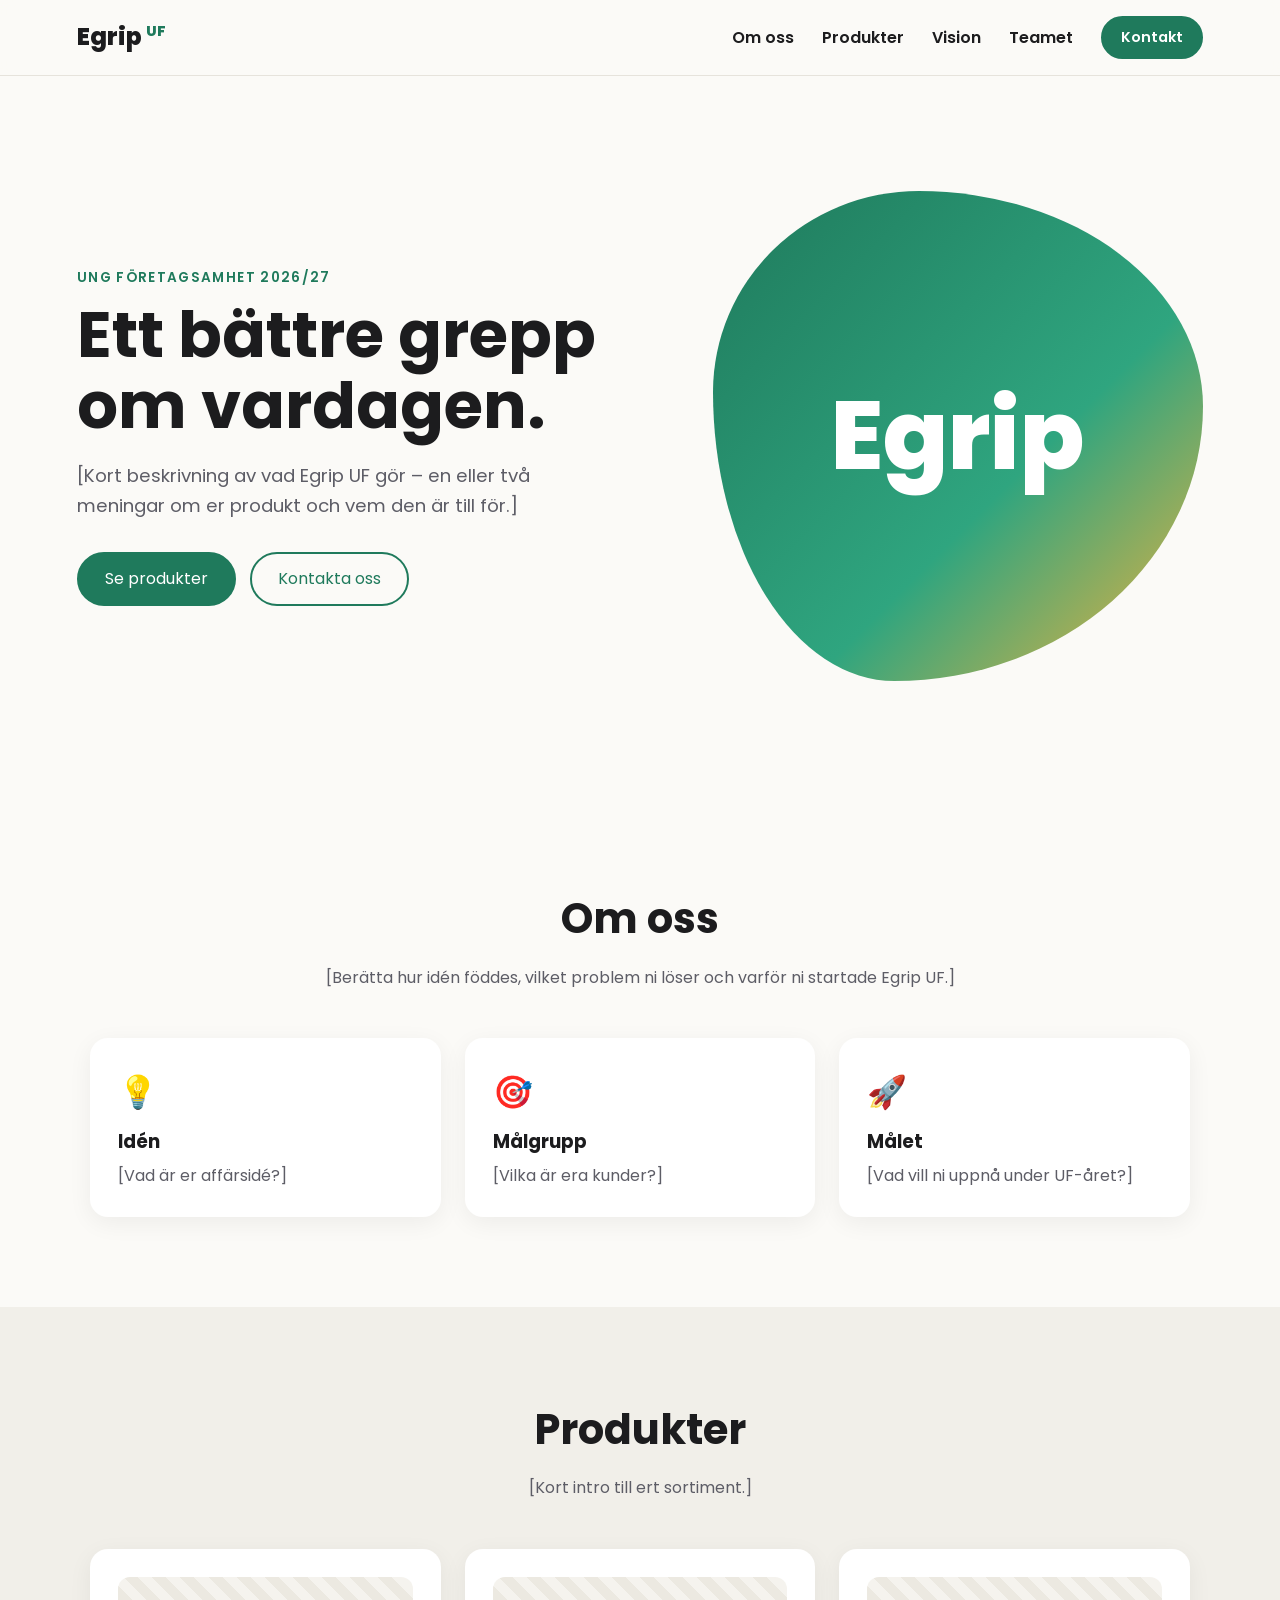
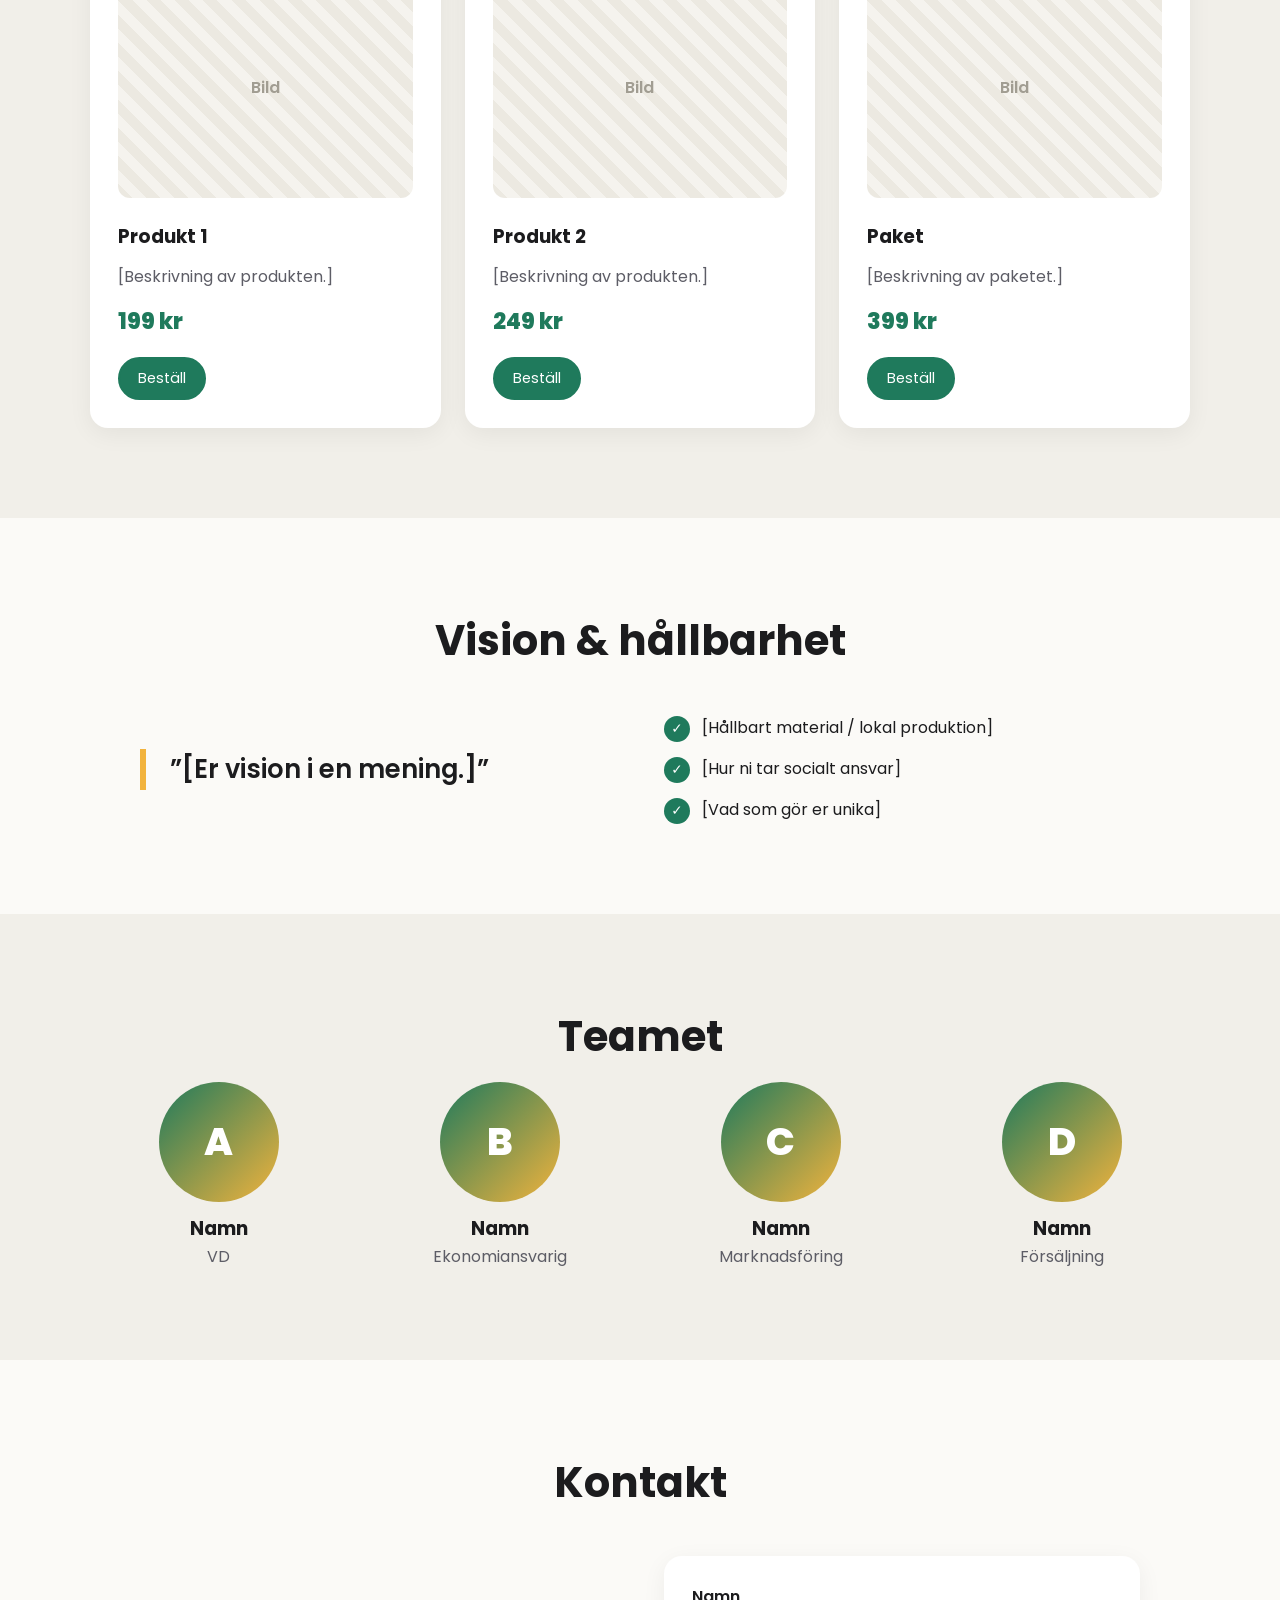
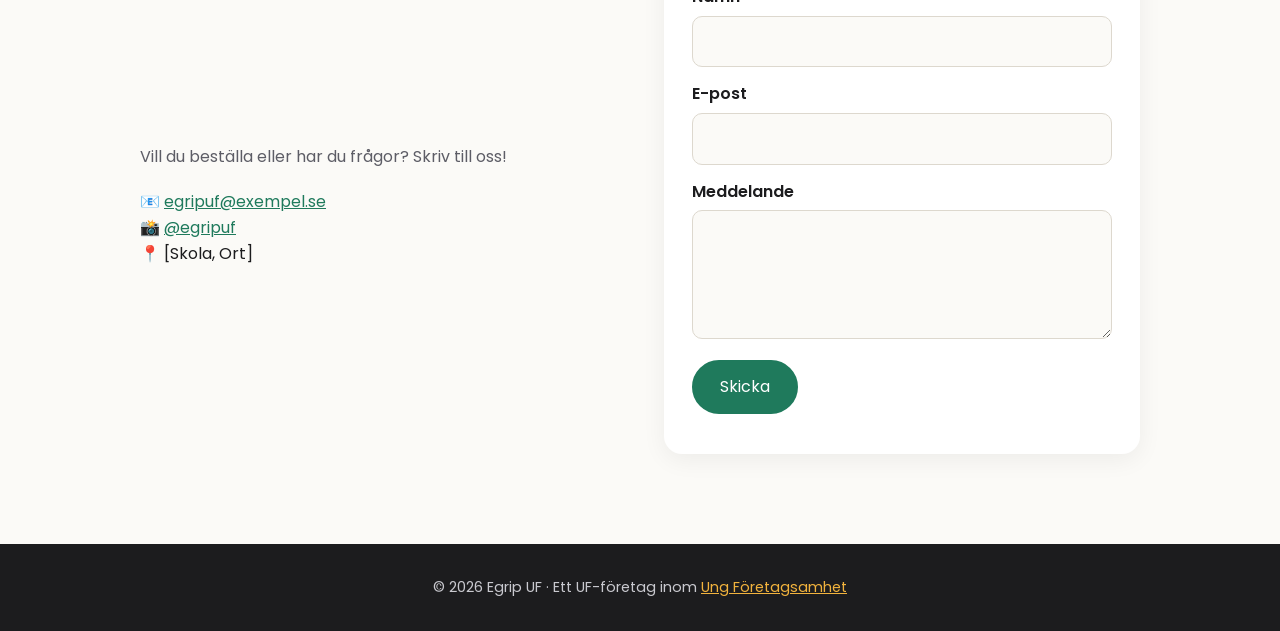
==== egrip-uf/index.html @ da6698f7 "Lägg till första utkast av hemsida för Egrip UF Co-Authored-By: Claude Opus 5.5 <noreply@anthropic.c" ====
<!DOCTYPE html>
<html lang="sv">
<head>
  <meta charset="UTF-8">
  <meta name="viewport" content="width=device-width, initial-scale=1.0">
  <title>Egrip UF</title>
  <meta name="description" content="Egrip UF – ett UF-företag inom Ung Företagsamhet.">
  <link rel="preconnect" href="https://fonts.googleapis.com">
  <link rel="preconnect" href="https://fonts.gstatic.com" crossorigin>
  <link href="https://fonts.googleapis.com/css2?family=Poppins:wght@400;600;800&display=swap" rel="stylesheet">
  <link rel="stylesheet" href="style.css">
</head>
<body>

  <header class="nav">
    <a href="#hem" class="logo">Egrip<span>UF</span></a>
    <button class="menu-btn" aria-label="Öppna meny" aria-expanded="false">☰</button>
    <nav class="links">
      <a href="#om">Om oss</a>
      <a href="#produkter">Produkter</a>
      <a href="#vision">Vision</a>
      <a href="#team">Teamet</a>
      <a href="#kontakt" class="btn btn-small">Kontakt</a>
    </nav>
  </header>

  <main>
    <section id="hem" class="hero">
      <div class="hero-text">
        <p class="eyebrow">Ung Företagsamhet 2026/27</p>
        <h1>Ett bättre grepp om vardagen.</h1>
        <p class="lead">[Kort beskrivning av vad Egrip UF gör – en eller två meningar om er produkt och vem den är till för.]</p>
        <div class="actions">
          <a href="#produkter" class="btn">Se produkter</a>
          <a href="#kontakt" class="btn btn-ghost">Kontakta oss</a>
        </div>
      </div>
      <div class="hero-card" aria-hidden="true">
        <div class="blob"></div>
        <span>Egrip</span>
      </div>
    </section>

    <section id="om" class="section">
      <h2>Om oss</h2>
      <p class="section-lead">[Berätta hur idén föddes, vilket problem ni löser och varför ni startade Egrip UF.]</p>
      <div class="grid three">
        <div class="card"><div class="icon">💡</div><h3>Idén</h3><p>[Vad är er affärsidé?]</p></div>
        <div class="card"><div class="icon">🎯</div><h3>Målgrupp</h3><p>[Vilka är era kunder?]</p></div>
        <div class="card"><div class="icon">🚀</div><h3>Målet</h3><p>[Vad vill ni uppnå under UF-året?]</p></div>
      </div>
    </section>

    <section id="produkter" class="section alt">
      <h2>Produkter</h2>
      <p class="section-lead">[Kort intro till ert sortiment.]</p>
      <div class="grid three">
        <article class="card product">
          <div class="product-img">Bild</div>
          <h3>Produkt 1</h3>
          <p>[Beskrivning av produkten.]</p>
          <div class="price">199 kr</div>
          <a href="#kontakt" class="btn btn-small" data-product="Produkt 1">Beställ</a>
        </article>
        <article class="card product">
          <div class="product-img">Bild</div>
          <h3>Produkt 2</h3>
          <p>[Beskrivning av produkten.]</p>
          <div class="price">249 kr</div>
          <a href="#kontakt" class="btn btn-small" data-product="Produkt 2">Beställ</a>
        </article>
        <article class="card product">
          <div class="product-img">Bild</div>
          <h3>Paket</h3>
          <p>[Beskrivning av paketet.]</p>
          <div class="price">399 kr</div>
          <a href="#kontakt" class="btn btn-small" data-product="Paket">Beställ</a>
        </article>
      </div>
    </section>

    <section id="vision" class="section">
      <h2>Vision &amp; hållbarhet</h2>
      <div class="split">
        <blockquote>”[Er vision i en mening.]”</blockquote>
        <ul class="checks">
          <li>[Hållbart material / lokal produktion]</li>
          <li>[Hur ni tar socialt ansvar]</li>
          <li>[Vad som gör er unika]</li>
        </ul>
      </div>
    </section>

    <section id="team" class="section alt">
      <h2>Teamet</h2>
      <div class="grid four">
        <div class="member"><div class="avatar">A</div><h3>Namn</h3><p>VD</p></div>
        <div class="member"><div class="avatar">B</div><h3>Namn</h3><p>Ekonomiansvarig</p></div>
        <div class="member"><div class="avatar">C</div><h3>Namn</h3><p>Marknadsföring</p></div>
        <div class="member"><div class="avatar">D</div><h3>Namn</h3><p>Försäljning</p></div>
      </div>
    </section>

    <section id="kontakt" class="section">
      <h2>Kontakt</h2>
      <div class="split">
        <div>
          <p class="section-lead left">Vill du beställa eller har du frågor? Skriv till oss!</p>
          <p>📧 <a href="mailto:egripuf@exempel.se">egripuf@exempel.se</a></p>
          <p>📸 <a href="https://instagram.com/" target="_blank" rel="noopener">@egripuf</a></p>
          <p>📍 [Skola, Ort]</p>
        </div>
        <form id="contact-form" class="card">
          <label>Namn<input name="namn" required></label>
          <label>E-post<input name="epost" type="email" required></label>
          <label>Meddelande<textarea name="meddelande" rows="4" required></textarea></label>
          <button type="submit" class="btn">Skicka</button>
          <p class="form-note" role="status"></p>
        </form>
      </div>
    </section>
  </main>

  <footer class="footer">
    <p>© <span id="year"></span> Egrip UF · Ett UF-företag inom <a href="https://ungforetagsamhet.se" target="_blank" rel="noopener">Ung Företagsamhet</a></p>
  </footer>

  <script src="script.js"></script>
</body>
</html>
---- egrip-uf/style.css ----
:root {
  --bg: #fbfaf7;
  --bg-alt: #f1efe9;
  --text: #1c1c1e;
  --muted: #5d5d66;
  --accent: #1f7a5c;
  --accent-2: #f2b33d;
  --card: #ffffff;
  --radius: 18px;
}

* { box-sizing: border-box; margin: 0; padding: 0; }
html { scroll-behavior: smooth; }
body { font-family: "Poppins", system-ui, sans-serif; background: var(--bg); color: var(--text); line-height: 1.6; }
a { color: var(--accent); }
img { max-width: 100%; }

/* Nav */
.nav { position: sticky; top: 0; z-index: 10; display: flex; align-items: center; justify-content: space-between;
  padding: 16px 6vw; background: rgba(251,250,247,.9); backdrop-filter: blur(8px); border-bottom: 1px solid #e6e3dc; }
.logo { font-weight: 800; font-size: 1.5rem; text-decoration: none; color: var(--text); }
.logo span { color: var(--accent); margin-left: 4px; font-size: .9rem; vertical-align: super; }
.links { display: flex; gap: 28px; align-items: center; }
.links a { text-decoration: none; color: var(--text); font-weight: 600; }
.links a.btn { color: #fff; }
.menu-btn { display: none; background: none; border: 0; font-size: 1.6rem; cursor: pointer; color: var(--text); }

/* Buttons */
.btn { display: inline-block; background: var(--accent); color: #fff; padding: 12px 26px; border-radius: 999px;
  text-decoration: none; font-weight: 600; border: 2px solid var(--accent); cursor: pointer; font: inherit; transition: transform .15s, opacity .15s; }
.btn:hover { transform: translateY(-2px); opacity: .92; }
.btn-ghost { background: transparent; color: var(--accent); }
.btn-small { padding: 8px 18px; font-size: .9rem; }

/* Hero */
.hero { display: grid; grid-template-columns: 1.2fr 1fr; gap: 48px; align-items: center; padding: 80px 6vw; min-height: 80vh; }
.eyebrow { color: var(--accent); font-weight: 600; text-transform: uppercase; letter-spacing: .1em; font-size: .85rem; }
.hero h1 { font-size: clamp(2.2rem, 5vw, 4rem); line-height: 1.1; margin: 12px 0 20px; }
.lead { font-size: 1.15rem; color: var(--muted); max-width: 520px; }
.actions { display: flex; gap: 14px; margin-top: 32px; flex-wrap: wrap; }
.hero-card { position: relative; aspect-ratio: 1; display: grid; place-items: center; }
.hero-card span { position: relative; font-size: clamp(3rem, 8vw, 6rem); font-weight: 800; color: #fff; }
.blob { position: absolute; inset: 0; background: linear-gradient(135deg, var(--accent), #2fa57f 60%, var(--accent-2));
  border-radius: 42% 58% 63% 37% / 41% 44% 56% 59%; animation: morph 10s ease-in-out infinite; }
@keyframes morph {
  50% { border-radius: 58% 42% 36% 64% / 55% 38% 62% 45%; }
}

/* Sections */
.section { padding: 90px 6vw; }
.section.alt { background: var(--bg-alt); }
.section h2 { font-size: clamp(1.8rem, 3.5vw, 2.6rem); text-align: center; margin-bottom: 12px; }
.section-lead { text-align: center; color: var(--muted); max-width: 640px; margin: 0 auto 48px; }
.section-lead.left { text-align: left; margin: 0 0 20px; }

.grid { display: grid; gap: 24px; max-width: 1100px; margin: 0 auto; }
.grid.three { grid-template-columns: repeat(3, 1fr); }
.grid.four { grid-template-columns: repeat(4, 1fr); }

.card { background: var(--card); border-radius: var(--radius); padding: 28px; box-shadow: 0 6px 24px rgba(0,0,0,.06); }
.card h3 { margin: 10px 0 6px; }
.card p { color: var(--muted); }
.icon { font-size: 2rem; }

.product { display: flex; flex-direction: column; gap: 6px; }
.product-img { aspect-ratio: 4/3; border-radius: 12px; background: repeating-linear-gradient(45deg, #ece9e1, #ece9e1 10px, #f5f3ee 10px, #f5f3ee 20px);
  display: grid; place-items: center; color: #a19d92; font-weight: 600; margin-bottom: 8px; }
.price { font-size: 1.4rem; font-weight: 800; color: var(--accent); margin: 8px 0 12px; }
.product .btn { align-self: flex-start; margin-top: auto; }

.split { display: grid; grid-template-columns: 1fr 1fr; gap: 48px; max-width: 1000px; margin: 40px auto 0; align-items: center; }
blockquote { font-size: 1.6rem; font-weight: 600; border-left: 6px solid var(--accent-2); padding-left: 24px; }
.checks { list-style: none; display: grid; gap: 14px; }
.checks li::before { content: "✓"; color: #fff; background: var(--accent); border-radius: 50%; display: inline-grid;
  place-items: center; width: 26px; height: 26px; margin-right: 12px; font-size: .85rem; }

.member { text-align: center; }
.avatar { width: 120px; height: 120px; border-radius: 50%; margin: 0 auto 12px; display: grid; place-items: center;
  background: linear-gradient(135deg, var(--accent), var(--accent-2)); color: #fff; font-size: 2.4rem; font-weight: 800; }
.member p { color: var(--muted); }

form label { display: block; font-weight: 600; margin-bottom: 14px; }
form input, form textarea { width: 100%; margin-top: 6px; padding: 12px 14px; border: 1px solid #ddd8ce; border-radius: 10px; font: inherit; background: var(--bg); }
form input:focus, form textarea:focus { outline: 2px solid var(--accent); border-color: transparent; }
.form-note { margin-top: 12px; color: var(--accent); font-weight: 600; }

.footer { text-align: center; padding: 32px 6vw; background: var(--text); color: #c9c9cf; font-size: .9rem; }
.footer a { color: var(--accent-2); }

/* Mobile */
@media (max-width: 860px) {
  .menu-btn { display: block; }
  .links { position: absolute; top: 100%; left: 0; right: 0; flex-direction: column; gap: 18px; padding: 24px;
    background: var(--bg); border-bottom: 1px solid #e6e3dc; display: none; }
  .links.open { display: flex; }
  .hero, .split { grid-template-columns: 1fr; }
  .hero { padding-top: 48px; text-align: center; }
  .lead { margin: 0 auto; }
  .actions { justify-content: center; }
  .hero-card { max-width: 320px; margin: 0 auto; width: 100%; }
  .grid.three { grid-template-columns: 1fr; }
  .grid.four { grid-template-columns: repeat(2, 1fr); }
  .section { padding: 64px 16px; }
}
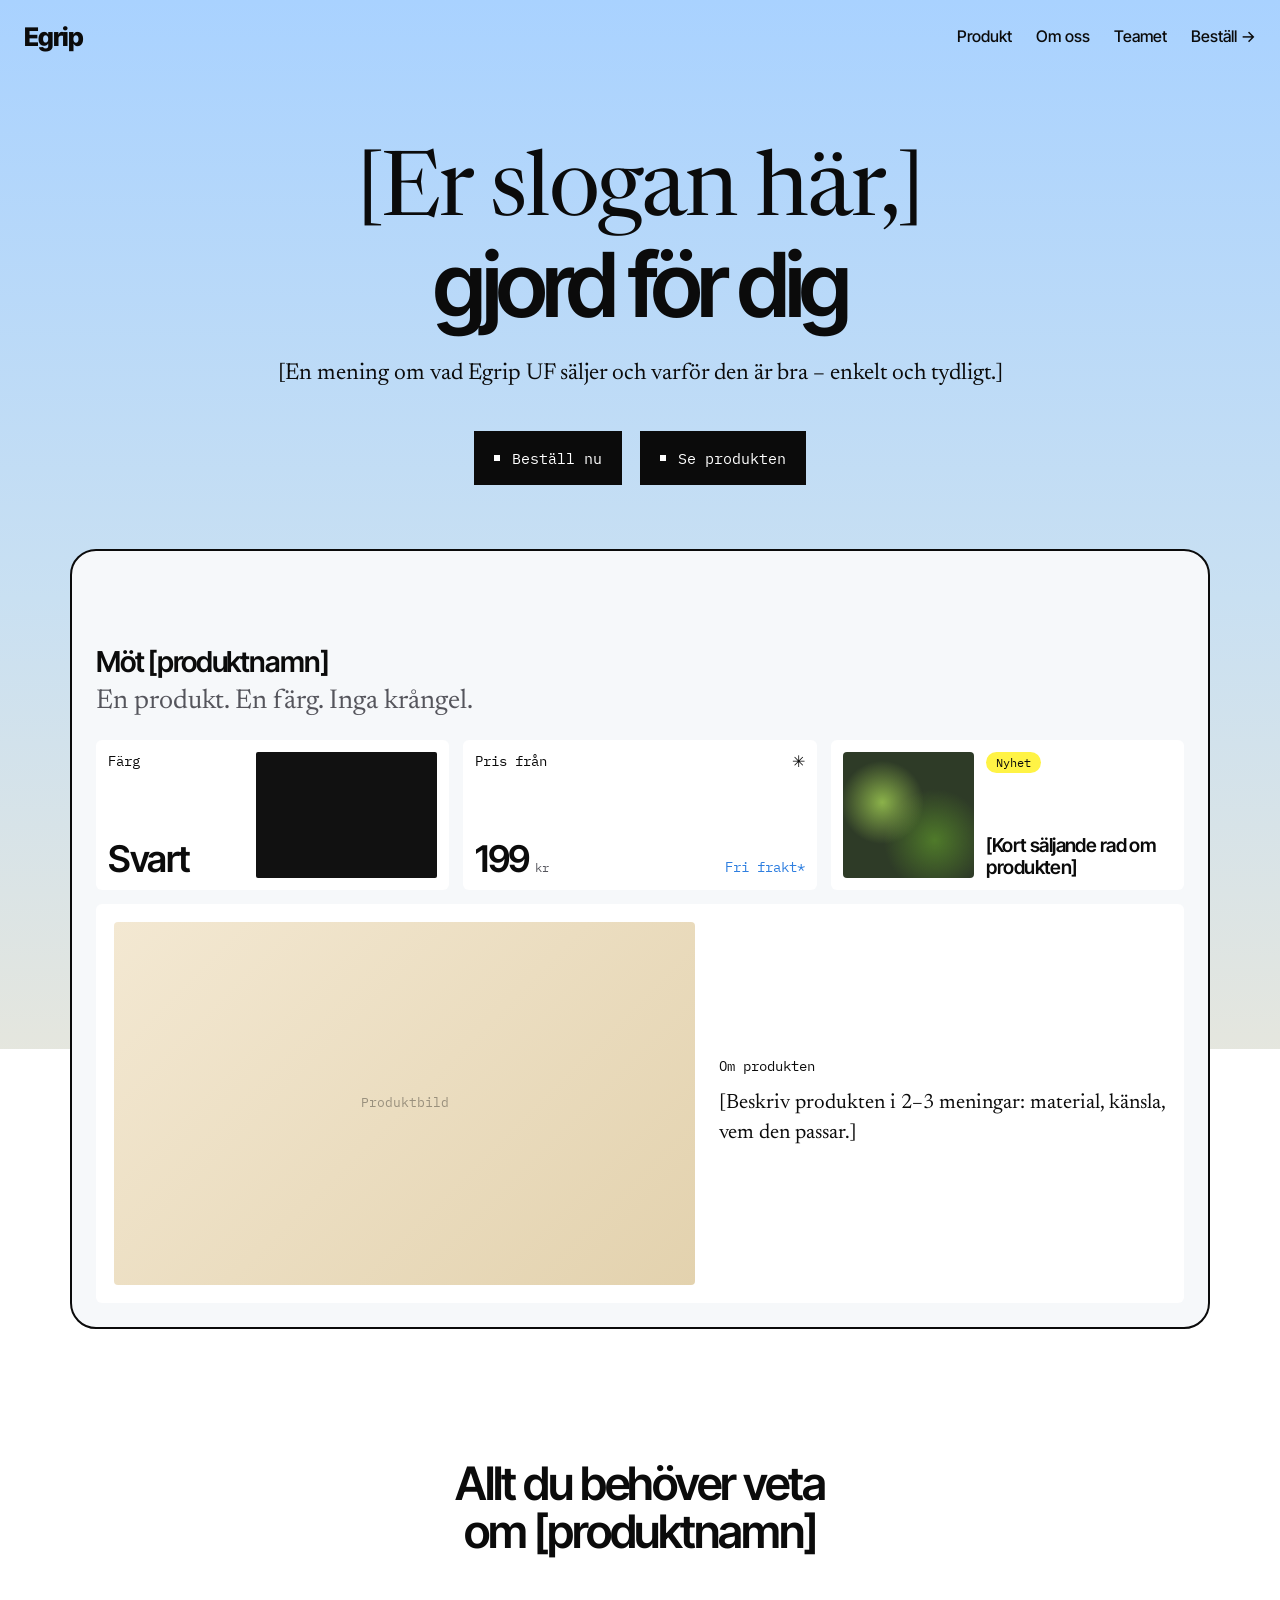
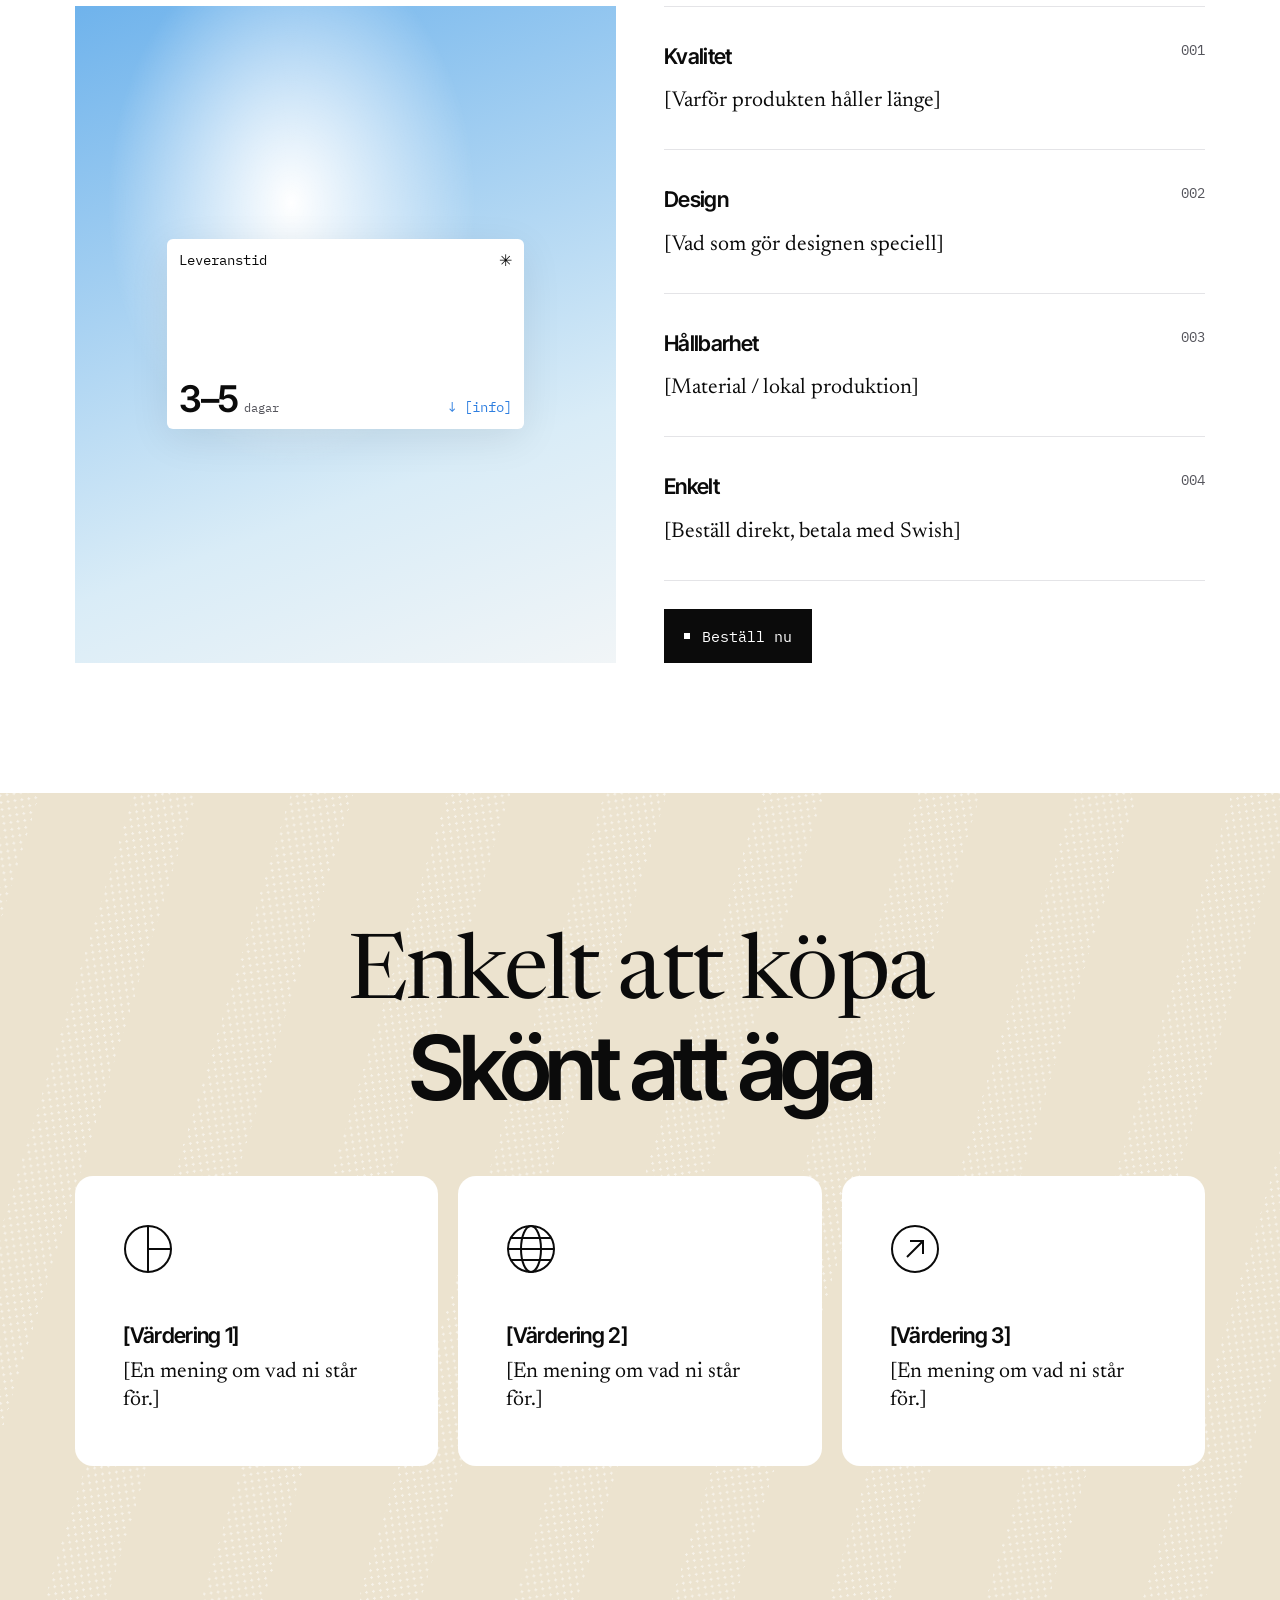
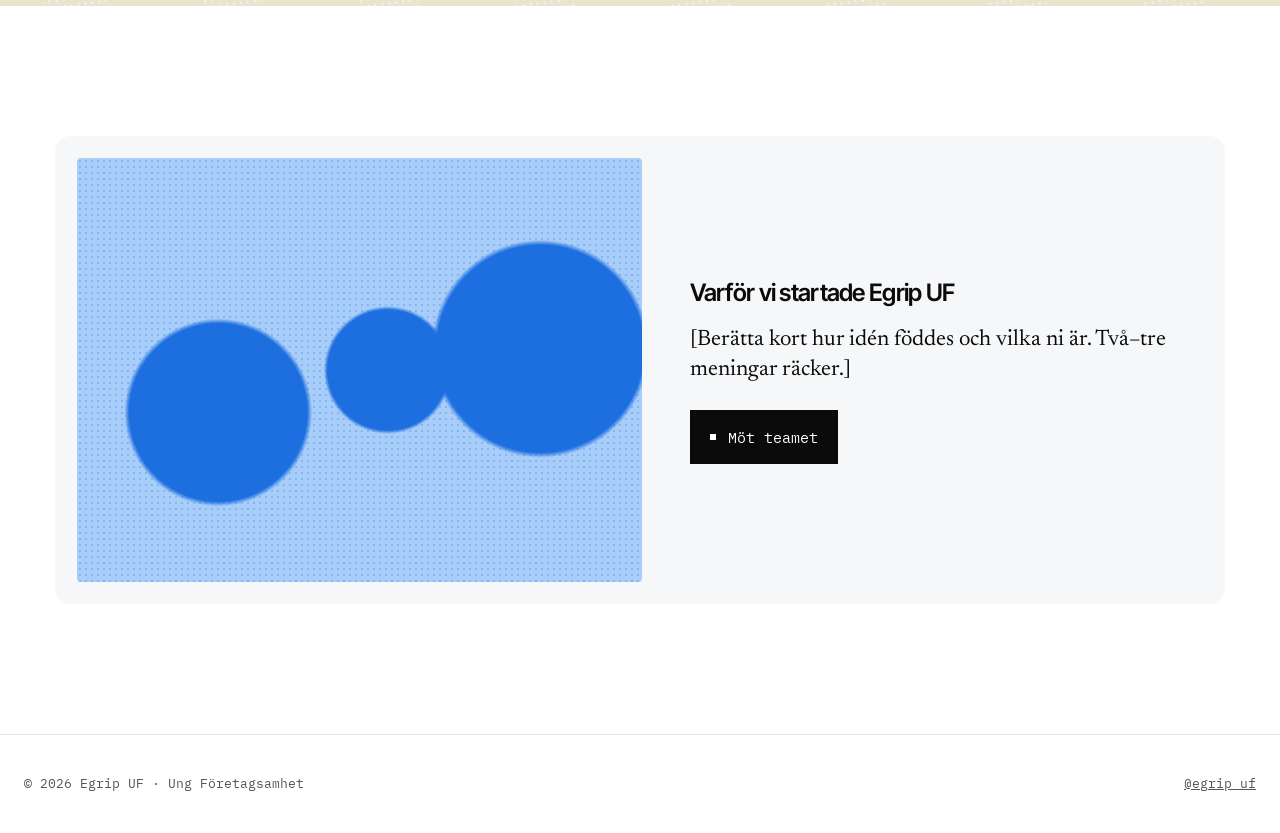
==== commit 6d678587: "Gör om Egrip UF-sidan till skiss med två sidor (start + beställ) Co-Authored-By: Claude Opus 5.5 <no" ====
--- a/egrip-uf/index.html
+++ b/egrip-uf/index.html
@@ -4,127 +4,117 @@
   <meta charset="UTF-8">
   <meta name="viewport" content="width=device-width, initial-scale=1.0">
   <title>Egrip UF</title>
-  <meta name="description" content="Egrip UF – ett UF-företag inom Ung Företagsamhet.">
+  <meta name="description" content="Egrip UF – [kort beskrivning].">
   <link rel="preconnect" href="https://fonts.googleapis.com">
   <link rel="preconnect" href="https://fonts.gstatic.com" crossorigin>
-  <link href="https://fonts.googleapis.com/css2?family=Poppins:wght@400;600;800&display=swap" rel="stylesheet">
+  <link href="https://fonts.googleapis.com/css2?family=IBM+Plex+Mono&family=Inter+Tight:wght@500;600;800&family=Newsreader:opsz,wght@6..72,400&display=swap" rel="stylesheet">
   <link rel="stylesheet" href="style.css">
 </head>
 <body>
-
   <header class="nav">
-    <a href="#hem" class="logo">Egrip<span>UF</span></a>
-    <button class="menu-btn" aria-label="Öppna meny" aria-expanded="false">☰</button>
-    <nav class="links">
-      <a href="#om">Om oss</a>
-      <a href="#produkter">Produkter</a>
-      <a href="#vision">Vision</a>
-      <a href="#team">Teamet</a>
-      <a href="#kontakt" class="btn btn-small">Kontakt</a>
+    <a href="index.html" class="logo">Egrip</a>
+    <nav class="nav-links">
+      <a href="#produkt">Produkt</a>
+      <a href="#om-oss">Om oss</a>
+      <a href="#teamet">Teamet</a>
+      <a href="bestall.html" class="cta">Beställ →</a>
     </nav>
   </header>
 
-  <main>
-    <section id="hem" class="hero">
-      <div class="hero-text">
-        <p class="eyebrow">Ung Företagsamhet 2026/27</p>
-        <h1>Ett bättre grepp om vardagen.</h1>
-        <p class="lead">[Kort beskrivning av vad Egrip UF gör – en eller två meningar om er produkt och vem den är till för.]</p>
-        <div class="actions">
-          <a href="#produkter" class="btn">Se produkter</a>
-          <a href="#kontakt" class="btn btn-ghost">Kontakta oss</a>
+  <section class="hero">
+    <h1 class="display">[Er slogan här,]<span class="sans">gjord för dig</span></h1>
+    <p class="lead">[En mening om vad Egrip UF säljer och varför den är bra – enkelt och tydligt.]</p>
+    <div class="btns">
+      <a href="bestall.html" class="btn">Beställ nu</a>
+      <a href="#produkt" class="btn">Se produkten</a>
+    </div>
+
+    <div class="frame" id="produkt">
+      <h3>Möt [produktnamn]</h3>
+      <p class="sub">En produkt. En färg. Inga krångel.</p>
+      <div class="tiles">
+        <div class="tile">
+          <div class="col"><span class="mono">Färg</span><span class="big">Svart</span></div>
+          <div class="swatch" style="background:#111"></div>
+        </div>
+        <div class="tile">
+          <div class="col">
+            <span class="mono">Pris från</span>
+            <span class="big">199 <small>kr</small></span>
+          </div>
+          <div class="col" style="align-items:flex-end"><span>✳</span><span class="mono blue">Fri frakt*</span></div>
+        </div>
+        <div class="tile">
+          <div class="photo ph-green"></div>
+          <div class="col"><span class="pill">Nyhet</span><span class="note">[Kort säljande rad om produkten]</span></div>
         </div>
       </div>
-      <div class="hero-card" aria-hidden="true">
-        <div class="blob"></div>
-        <span>Egrip</span>
+      <div class="wide">
+        <div class="product-row">
+          <div class="product-shot ph ph-sand">Produktbild</div>
+          <div>
+            <p class="mono" style="margin-bottom:12px">Om produkten</p>
+            <p style="font-size:1.3rem">[Beskriv produkten i 2–3 meningar: material, känsla, vem den passar.]</p>
+          </div>
+        </div>
       </div>
-    </section>
+    </div>
+  </section>
 
-    <section id="om" class="section">
-      <h2>Om oss</h2>
-      <p class="section-lead">[Berätta hur idén föddes, vilket problem ni löser och varför ni startade Egrip UF.]</p>
-      <div class="grid three">
-        <div class="card"><div class="icon">💡</div><h3>Idén</h3><p>[Vad är er affärsidé?]</p></div>
-        <div class="card"><div class="icon">🎯</div><h3>Målgrupp</h3><p>[Vilka är era kunder?]</p></div>
-        <div class="card"><div class="icon">🚀</div><h3>Målet</h3><p>[Vad vill ni uppnå under UF-året?]</p></div>
+  <section class="section" id="om-oss">
+    <h2 class="h2">Allt du behöver veta<br>om [produktnamn]</h2>
+    <div class="features">
+      <div class="feature-img ph-sky">
+        <div class="tile">
+          <div class="col"><span class="mono">Leveranstid</span><span class="big">3–5 <small>dagar</small></span></div>
+          <div class="col" style="align-items:flex-end"><span>✳</span><span class="mono blue">↓ [info]</span></div>
+        </div>
       </div>
-    </section>
+      <div>
+        <ul class="list">
+          <li><h4>Kvalitet</h4><span class="mono">001</span><p>[Varför produkten håller länge]</p></li>
+          <li><h4>Design</h4><span class="mono">002</span><p>[Vad som gör designen speciell]</p></li>
+          <li><h4>Hållbarhet</h4><span class="mono">003</span><p>[Material / lokal produktion]</p></li>
+          <li><h4>Enkelt</h4><span class="mono">004</span><p>[Beställ direkt, betala med Swish]</p></li>
+        </ul>
+        <a href="bestall.html" class="btn">Beställ nu</a>
+      </div>
+    </div>
+  </section>
 
-    <section id="produkter" class="section alt">
-      <h2>Produkter</h2>
-      <p class="section-lead">[Kort intro till ert sortiment.]</p>
-      <div class="grid three">
-        <article class="card product">
-          <div class="product-img">Bild</div>
-          <h3>Produkt 1</h3>
-          <p>[Beskrivning av produkten.]</p>
-          <div class="price">199 kr</div>
-          <a href="#kontakt" class="btn btn-small" data-product="Produkt 1">Beställ</a>
-        </article>
-        <article class="card product">
-          <div class="product-img">Bild</div>
-          <h3>Produkt 2</h3>
-          <p>[Beskrivning av produkten.]</p>
-          <div class="price">249 kr</div>
-          <a href="#kontakt" class="btn btn-small" data-product="Produkt 2">Beställ</a>
-        </article>
-        <article class="card product">
-          <div class="product-img">Bild</div>
-          <h3>Paket</h3>
-          <p>[Beskrivning av paketet.]</p>
-          <div class="price">399 kr</div>
-          <a href="#kontakt" class="btn btn-small" data-product="Paket">Beställ</a>
-        </article>
+  <section class="halftone">
+    <h2 class="display">Enkelt att köpa<span class="sans">Skönt att äga</span></h2>
+    <div class="cards">
+      <div class="card">
+        <svg viewBox="0 0 50 50" fill="none" stroke="currentColor" stroke-width="2"><circle cx="25" cy="25" r="23"/><path d="M25 2v46M25 25h23"/></svg>
+        <h4>[Värdering 1]</h4><p>[En mening om vad ni står för.]</p>
       </div>
-    </section>
+      <div class="card">
+        <svg viewBox="0 0 50 50" fill="none" stroke="currentColor" stroke-width="2"><circle cx="25" cy="25" r="23"/><ellipse cx="25" cy="25" rx="10" ry="23"/><path d="M2 25h46M5 14h40M5 36h40"/></svg>
+        <h4>[Värdering 2]</h4><p>[En mening om vad ni står för.]</p>
+      </div>
+      <div class="card">
+        <svg viewBox="0 0 50 50" fill="none" stroke="currentColor" stroke-width="2"><circle cx="25" cy="25" r="23"/><path d="M17 33l16-16M20 17h13v13"/></svg>
+        <h4>[Värdering 3]</h4><p>[En mening om vad ni står för.]</p>
+      </div>
+    </div>
+  </section>
 
-    <section id="vision" class="section">
-      <h2>Vision &amp; hållbarhet</h2>
-      <div class="split">
-        <blockquote>”[Er vision i en mening.]”</blockquote>
-        <ul class="checks">
-          <li>[Hållbart material / lokal produktion]</li>
-          <li>[Hur ni tar socialt ansvar]</li>
-          <li>[Vad som gör er unika]</li>
-        </ul>
+  <section class="section" id="teamet">
+    <div class="story">
+      <div class="duotone"></div>
+      <div>
+        <h4>Varför vi startade Egrip UF</h4>
+        <p>[Berätta kort hur idén föddes och vilka ni är. Två–tre meningar räcker.]</p>
+        <a href="bestall.html#team" class="btn">Möt teamet</a>
       </div>
-    </section>
+    </div>
+  </section>
 
-    <section id="team" class="section alt">
-      <h2>Teamet</h2>
-      <div class="grid four">
-        <div class="member"><div class="avatar">A</div><h3>Namn</h3><p>VD</p></div>
-        <div class="member"><div class="avatar">B</div><h3>Namn</h3><p>Ekonomiansvarig</p></div>
-        <div class="member"><div class="avatar">C</div><h3>Namn</h3><p>Marknadsföring</p></div>
-        <div class="member"><div class="avatar">D</div><h3>Namn</h3><p>Försäljning</p></div>
-      </div>
-    </section>
-
-    <section id="kontakt" class="section">
-      <h2>Kontakt</h2>
-      <div class="split">
-        <div>
-          <p class="section-lead left">Vill du beställa eller har du frågor? Skriv till oss!</p>
-          <p>📧 <a href="mailto:egripuf@exempel.se">egripuf@exempel.se</a></p>
-          <p>📸 <a href="https://instagram.com/" target="_blank" rel="noopener">@egripuf</a></p>
-          <p>📍 [Skola, Ort]</p>
-        </div>
-        <form id="contact-form" class="card">
-          <label>Namn<input name="namn" required></label>
-          <label>E-post<input name="epost" type="email" required></label>
-          <label>Meddelande<textarea name="meddelande" rows="4" required></textarea></label>
-          <button type="submit" class="btn">Skicka</button>
-          <p class="form-note" role="status"></p>
-        </form>
-      </div>
-    </section>
-  </main>
-
-  <footer class="footer">
-    <p>© <span id="year"></span> Egrip UF · Ett UF-företag inom <a href="https://ungforetagsamhet.se" target="_blank" rel="noopener">Ung Företagsamhet</a></p>
+  <footer>
+    <span>© <span class="year"></span> Egrip UF · Ung Företagsamhet</span>
+    <span><a href="https://instagram.com/egrip_uf" target="_blank" rel="noopener">@egrip_uf</a></span>
   </footer>
-
   <script src="script.js"></script>
 </body>
 </html>
--- a/egrip-uf/style.css
+++ b/egrip-uf/style.css
@@ -1,104 +1,146 @@
 :root {
-  --bg: #fbfaf7;
-  --bg-alt: #f1efe9;
-  --text: #1c1c1e;
-  --muted: #5d5d66;
-  --accent: #1f7a5c;
-  --accent-2: #f2b33d;
+  --ink: #0b0b0b;
+  --muted: #55555c;
+  --line: #e4e4e7;
+  --sky: #a9d2ff;
+  --sand: #f6ead2;
+  --beige: #ece3cf;
+  --yellow: #fff345;
+  --blue: #2f7fe0;
   --card: #ffffff;
-  --radius: 18px;
+  --serif: "Newsreader", Georgia, serif;
+  --sans: "Inter Tight", "Inter", system-ui, sans-serif;
+  --mono: "IBM Plex Mono", ui-monospace, monospace;
 }
-
 * { box-sizing: border-box; margin: 0; padding: 0; }
 html { scroll-behavior: smooth; }
-body { font-family: "Poppins", system-ui, sans-serif; background: var(--bg); color: var(--text); line-height: 1.6; }
-a { color: var(--accent); }
-img { max-width: 100%; }
+body { font-family: var(--serif); color: var(--ink); background: #fff; line-height: 1.45; -webkit-font-smoothing: antialiased; }
+a { color: inherit; }
+img { max-width: 100%; display: block; }
 
 /* Nav */
-.nav { position: sticky; top: 0; z-index: 10; display: flex; align-items: center; justify-content: space-between;
-  padding: 16px 6vw; background: rgba(251,250,247,.9); backdrop-filter: blur(8px); border-bottom: 1px solid #e6e3dc; }
-.logo { font-weight: 800; font-size: 1.5rem; text-decoration: none; color: var(--text); }
-.logo span { color: var(--accent); margin-left: 4px; font-size: .9rem; vertical-align: super; }
-.links { display: flex; gap: 28px; align-items: center; }
-.links a { text-decoration: none; color: var(--text); font-weight: 600; }
-.links a.btn { color: #fff; }
-.menu-btn { display: none; background: none; border: 0; font-size: 1.6rem; cursor: pointer; color: var(--text); }
+.nav { position: fixed; inset: 0 0 auto 0; z-index: 20; display: flex; justify-content: space-between; align-items: center;
+  padding: 18px 24px; transition: background .25s, backdrop-filter .25s; }
+.nav.scrolled { background: rgba(255,255,255,.75); backdrop-filter: blur(14px); }
+.logo { font-family: var(--sans); font-weight: 800; font-size: 1.6rem; letter-spacing: -.04em; text-decoration: none; }
+.nav-links { display: flex; gap: 24px; font-family: var(--sans); font-weight: 500; }
+.nav-links a { text-decoration: none; }
+.nav-links a:hover, .nav-links a.active { text-decoration: underline; text-underline-offset: 4px; }
+
+/* Typography */
+.display { font-size: clamp(2.6rem, 7vw, 6rem); line-height: 1; font-weight: 400; letter-spacing: -.02em; }
+.display .sans { display: block; font-family: var(--sans); font-weight: 600; letter-spacing: -.06em; }
+.h2 { font-family: var(--sans); font-weight: 600; letter-spacing: -.045em; font-size: clamp(1.9rem, 3.6vw, 3rem); line-height: 1.05; text-align: center; }
+.mono { font-family: var(--mono); font-size: .85rem; }
 
 /* Buttons */
-.btn { display: inline-block; background: var(--accent); color: #fff; padding: 12px 26px; border-radius: 999px;
-  text-decoration: none; font-weight: 600; border: 2px solid var(--accent); cursor: pointer; font: inherit; transition: transform .15s, opacity .15s; }
-.btn:hover { transform: translateY(-2px); opacity: .92; }
-.btn-ghost { background: transparent; color: var(--accent); }
-.btn-small { padding: 8px 18px; font-size: .9rem; }
+.btn { display: inline-flex; align-items: center; gap: 12px; background: var(--ink); color: #fff; font-family: var(--mono);
+  font-size: .95rem; padding: 16px 20px; text-decoration: none; border: 0; cursor: pointer; transition: transform .15s; }
+.btn::before { content: ""; width: 6px; height: 6px; background: currentColor; }
+.btn:hover { transform: translateY(-2px); }
+.btns { display: flex; gap: 18px; justify-content: center; flex-wrap: wrap; }
 
 /* Hero */
-.hero { display: grid; grid-template-columns: 1.2fr 1fr; gap: 48px; align-items: center; padding: 80px 6vw; min-height: 80vh; }
-.eyebrow { color: var(--accent); font-weight: 600; text-transform: uppercase; letter-spacing: .1em; font-size: .85rem; }
-.hero h1 { font-size: clamp(2.2rem, 5vw, 4rem); line-height: 1.1; margin: 12px 0 20px; }
-.lead { font-size: 1.15rem; color: var(--muted); max-width: 520px; }
-.actions { display: flex; gap: 14px; margin-top: 32px; flex-wrap: wrap; }
-.hero-card { position: relative; aspect-ratio: 1; display: grid; place-items: center; }
-.hero-card span { position: relative; font-size: clamp(3rem, 8vw, 6rem); font-weight: 800; color: #fff; }
-.blob { position: absolute; inset: 0; background: linear-gradient(135deg, var(--accent), #2fa57f 60%, var(--accent-2));
-  border-radius: 42% 58% 63% 37% / 41% 44% 56% 59%; animation: morph 10s ease-in-out infinite; }
-@keyframes morph {
-  50% { border-radius: 58% 42% 36% 64% / 55% 38% 62% 45%; }
+.hero { background: linear-gradient(180deg, var(--sky) 0%, #c9e0f2 45%, var(--sand) 100%); padding: 150px 24px 0; text-align: center; position: relative; }
+.hero::after { content: ""; position: absolute; left: 0; right: 0; bottom: 0; height: 280px; background: #fff; z-index: 0; }
+.hero .lead { font-size: clamp(1.1rem, 1.8vw, 1.45rem); margin: 28px auto 40px; max-width: 760px; }
+.frame { position: relative; z-index: 1; max-width: 1140px; margin: 64px auto 0; border: 2px solid var(--ink); border-radius: 26px;
+  background: #f6f8fa; padding: 90px 24px 24px; text-align: left; }
+.frame h3 { font-family: var(--sans); font-weight: 600; letter-spacing: -.04em; font-size: 1.8rem; }
+.frame .sub { color: var(--muted); font-size: 1.7rem; margin-bottom: 18px; }
+.tiles { display: grid; grid-template-columns: repeat(3, 1fr); gap: 14px; }
+.tile { background: var(--card); border-radius: 6px; padding: 12px; min-height: 150px; display: flex; gap: 12px; }
+.tile .col { display: flex; flex-direction: column; justify-content: space-between; flex: 1; }
+.tile .big { font-family: var(--sans); font-weight: 600; font-size: 2.3rem; letter-spacing: -.04em; line-height: 1; }
+.tile .big small { font-family: var(--mono); font-size: .75rem; color: var(--muted); font-weight: 400; letter-spacing: 0; }
+.swatch { width: 55%; background: var(--yellow); border-radius: 2px; }
+.pill { align-self: flex-start; background: var(--yellow); font-family: var(--mono); font-size: .75rem; padding: 2px 10px; border-radius: 999px; }
+.tile .photo { width: 40%; border-radius: 4px; }
+.tile .note { font-family: var(--sans); font-weight: 600; font-size: 1.2rem; letter-spacing: -.03em; line-height: 1.15; }
+.blue { color: var(--blue); }
+.wide { background: var(--card); border-radius: 6px; margin-top: 14px; padding: 18px; }
+.product-row { display: grid; grid-template-columns: 1.3fr 1fr; gap: 24px; align-items: center; }
+.product-shot { aspect-ratio: 16/10; border-radius: 4px; }
+
+/* Placeholder "photos" */
+.ph-sky { background: radial-gradient(ellipse at 40% 30%, #fff 0, transparent 40%), linear-gradient(160deg, #6fb3ec, #d9ecf7 70%, #f1f5f7); }
+.ph-green { background: radial-gradient(circle at 30% 40%, #8bb24a 0, transparent 35%), radial-gradient(circle at 70% 70%, #4f7a2a 0, transparent 40%), #2e3b27; }
+.ph-sand { background: linear-gradient(135deg, #f3e8d2, #e3d2ae); }
+.ph { position: relative; display: grid; place-items: center; color: rgba(0,0,0,.35); font-family: var(--mono); font-size: .8rem; }
+
+/* Features */
+.section { padding: 130px 24px; }
+.features { display: grid; grid-template-columns: 1fr 1fr; gap: 48px; max-width: 1790px; margin: 50px auto 0; padding: 0 4vw; }
+.feature-img { min-height: 560px; display: grid; place-items: center; }
+.feature-img .tile { width: 66%; min-height: 190px; box-shadow: 0 10px 40px rgba(0,0,0,.08); }
+.list { border-top: 1px solid var(--line); }
+.list li { list-style: none; border-bottom: 1px solid var(--line); padding: 34px 0 32px; display: grid; grid-template-columns: 1fr auto; row-gap: 14px; }
+.list h4 { font-family: var(--sans); font-weight: 600; font-size: 1.35rem; letter-spacing: -.03em; }
+.list p { grid-column: 1 / -1; font-size: 1.35rem; }
+.list .mono { color: var(--muted); }
+.list + .btn { margin-top: 28px; }
+
+/* Halftone section */
+.halftone { position: relative; background: var(--beige); padding: 140px 24px; overflow: hidden; }
+.halftone::before { content: ""; position: absolute; inset: -20%; opacity: .55;
+  background-image: radial-gradient(#fff 1.1px, transparent 1.3px); background-size: 7px 7px;
+  -webkit-mask: repeating-linear-gradient(115deg, #000 0 60px, transparent 60px 150px), radial-gradient(#000, transparent 70%);
+          mask: repeating-linear-gradient(115deg, #000 0 60px, transparent 60px 150px); transform: rotate(-8deg); }
+.halftone > * { position: relative; }
+.halftone .display { text-align: center; }
+.cards { display: grid; grid-template-columns: repeat(3, 1fr); gap: 20px; max-width: 1790px; margin: 64px auto 0; padding: 0 4vw; }
+.card { background: var(--card); border-radius: 18px; padding: 48px; min-height: 290px; }
+.card svg { width: 50px; height: 50px; margin-bottom: 38px; }
+.card h4 { font-family: var(--sans); font-weight: 600; font-size: 1.35rem; letter-spacing: -.03em; margin-bottom: 6px; }
+.card p { font-size: 1.35rem; line-height: 1.3; }
+
+/* Story / team */
+.story { max-width: 1170px; margin: 0 auto; background: #f6f7f9; border-radius: 16px; padding: 22px; display: grid; grid-template-columns: 1.1fr 1fr; gap: 48px; align-items: center; }
+.duotone { aspect-ratio: 4/3; border-radius: 4px; background:
+  radial-gradient(circle at 25% 60%, #1d6fe0 0 18%, transparent 19%),
+  radial-gradient(circle at 55% 50%, #1d6fe0 0 16%, transparent 17%),
+  radial-gradient(circle at 82% 45%, #1d6fe0 0 20%, transparent 21%),
+  radial-gradient(#7fb6f5 1px, transparent 1.4px) 0 0 / 6px 6px, #a8cdf8; }
+.story h4 { font-family: var(--sans); font-weight: 600; font-size: 1.5rem; letter-spacing: -.03em; margin-bottom: 14px; }
+.story p { font-size: 1.4rem; line-height: 1.35; margin-bottom: 24px; }
+
+/* Page 2 */
+.page-hero { background: linear-gradient(180deg, var(--sky), var(--sand)); padding: 170px 24px 120px; text-align: center; }
+.order { display: grid; grid-template-columns: 1.2fr 1fr; gap: 56px; max-width: 1280px; margin: 0 auto; padding: 110px 24px; align-items: start; }
+.order .product-shot { aspect-ratio: 1; border-radius: 18px; }
+.order h2 { font-family: var(--sans); font-weight: 600; letter-spacing: -.045em; font-size: 2.6rem; line-height: 1; }
+.price { font-family: var(--sans); font-weight: 600; font-size: 2rem; letter-spacing: -.03em; margin: 14px 0 6px; }
+.order .desc { font-size: 1.3rem; margin: 18px 0 28px; }
+.label { font-family: var(--mono); font-size: .8rem; color: var(--muted); margin-bottom: 10px; }
+.sizes { display: flex; gap: 10px; flex-wrap: wrap; margin-bottom: 28px; }
+.sizes button { font-family: var(--mono); font-size: .9rem; padding: 12px 16px; border: 1px solid var(--ink); background: #fff; cursor: pointer; }
+.sizes button.on { background: var(--ink); color: #fff; }
+.color-dot { display: inline-block; width: 26px; height: 26px; border-radius: 50%; background: var(--ink); outline: 2px solid var(--ink); outline-offset: 3px; margin-bottom: 28px; }
+form.order-form { display: grid; gap: 14px; }
+form.order-form input, form.order-form textarea { width: 100%; font: 1.05rem var(--serif); padding: 14px; border: 1px solid var(--line); background: #fafafa; }
+form.order-form input:focus, form.order-form textarea:focus { outline: 2px solid var(--ink); }
+.status { font-family: var(--mono); font-size: .85rem; color: var(--blue); min-height: 1.2em; }
+.team { display: grid; grid-template-columns: repeat(4, 1fr); gap: 20px; max-width: 1790px; margin: 56px auto 0; padding: 0 4vw; }
+.team .card { padding: 28px; min-height: 0; }
+.avatar { width: 64px; height: 64px; border-radius: 50%; margin-bottom: 26px; }
+.team .card p { font-size: 1.1rem; color: var(--muted); }
+.team .card a { font-family: var(--mono); font-size: .8rem; display: block; margin-top: 14px; }
+
+footer { display: flex; justify-content: space-between; flex-wrap: wrap; gap: 16px; padding: 40px 24px; border-top: 1px solid var(--line); font-family: var(--mono); font-size: .8rem; color: var(--muted); }
+
+@media (max-width: 900px) {
+  .nav-links { gap: 14px; font-size: .9rem; }
+  .tiles, .features, .cards, .story, .order, .product-row { grid-template-columns: 1fr; }
+  .team { grid-template-columns: 1fr 1fr; }
+  .frame { padding-top: 48px; border-radius: 18px; }
+  .feature-img { min-height: 360px; }
+  .card { padding: 32px; min-height: 0; }
+  .section, .halftone { padding: 90px 16px; }
+  .features, .cards, .team { padding: 0; }
 }
-
-/* Sections */
-.section { padding: 90px 6vw; }
-.section.alt { background: var(--bg-alt); }
-.section h2 { font-size: clamp(1.8rem, 3.5vw, 2.6rem); text-align: center; margin-bottom: 12px; }
-.section-lead { text-align: center; color: var(--muted); max-width: 640px; margin: 0 auto 48px; }
-.section-lead.left { text-align: left; margin: 0 0 20px; }
-
-.grid { display: grid; gap: 24px; max-width: 1100px; margin: 0 auto; }
-.grid.three { grid-template-columns: repeat(3, 1fr); }
-.grid.four { grid-template-columns: repeat(4, 1fr); }
-
-.card { background: var(--card); border-radius: var(--radius); padding: 28px; box-shadow: 0 6px 24px rgba(0,0,0,.06); }
-.card h3 { margin: 10px 0 6px; }
-.card p { color: var(--muted); }
-.icon { font-size: 2rem; }
-
-.product { display: flex; flex-direction: column; gap: 6px; }
-.product-img { aspect-ratio: 4/3; border-radius: 12px; background: repeating-linear-gradient(45deg, #ece9e1, #ece9e1 10px, #f5f3ee 10px, #f5f3ee 20px);
-  display: grid; place-items: center; color: #a19d92; font-weight: 600; margin-bottom: 8px; }
-.price { font-size: 1.4rem; font-weight: 800; color: var(--accent); margin: 8px 0 12px; }
-.product .btn { align-self: flex-start; margin-top: auto; }
-
-.split { display: grid; grid-template-columns: 1fr 1fr; gap: 48px; max-width: 1000px; margin: 40px auto 0; align-items: center; }
-blockquote { font-size: 1.6rem; font-weight: 600; border-left: 6px solid var(--accent-2); padding-left: 24px; }
-.checks { list-style: none; display: grid; gap: 14px; }
-.checks li::before { content: "✓"; color: #fff; background: var(--accent); border-radius: 50%; display: inline-grid;
-  place-items: center; width: 26px; height: 26px; margin-right: 12px; font-size: .85rem; }
-
-.member { text-align: center; }
-.avatar { width: 120px; height: 120px; border-radius: 50%; margin: 0 auto 12px; display: grid; place-items: center;
-  background: linear-gradient(135deg, var(--accent), var(--accent-2)); color: #fff; font-size: 2.4rem; font-weight: 800; }
-.member p { color: var(--muted); }
-
-form label { display: block; font-weight: 600; margin-bottom: 14px; }
-form input, form textarea { width: 100%; margin-top: 6px; padding: 12px 14px; border: 1px solid #ddd8ce; border-radius: 10px; font: inherit; background: var(--bg); }
-form input:focus, form textarea:focus { outline: 2px solid var(--accent); border-color: transparent; }
-.form-note { margin-top: 12px; color: var(--accent); font-weight: 600; }
-
-.footer { text-align: center; padding: 32px 6vw; background: var(--text); color: #c9c9cf; font-size: .9rem; }
-.footer a { color: var(--accent-2); }
-
-/* Mobile */
-@media (max-width: 860px) {
-  .menu-btn { display: block; }
-  .links { position: absolute; top: 100%; left: 0; right: 0; flex-direction: column; gap: 18px; padding: 24px;
-    background: var(--bg); border-bottom: 1px solid #e6e3dc; display: none; }
-  .links.open { display: flex; }
-  .hero, .split { grid-template-columns: 1fr; }
-  .hero { padding-top: 48px; text-align: center; }
-  .lead { margin: 0 auto; }
-  .actions { justify-content: center; }
-  .hero-card { max-width: 320px; margin: 0 auto; width: 100%; }
-  .grid.three { grid-template-columns: 1fr; }
-  .grid.four { grid-template-columns: repeat(2, 1fr); }
-  .section { padding: 64px 16px; }
+@media (max-width: 520px) {
+  .nav { padding: 14px 16px; }
+  .logo { font-size: 1.3rem; }
+  .nav-links a:not(.cta) { display: none; }
+  .team { grid-template-columns: 1fr; }
 }
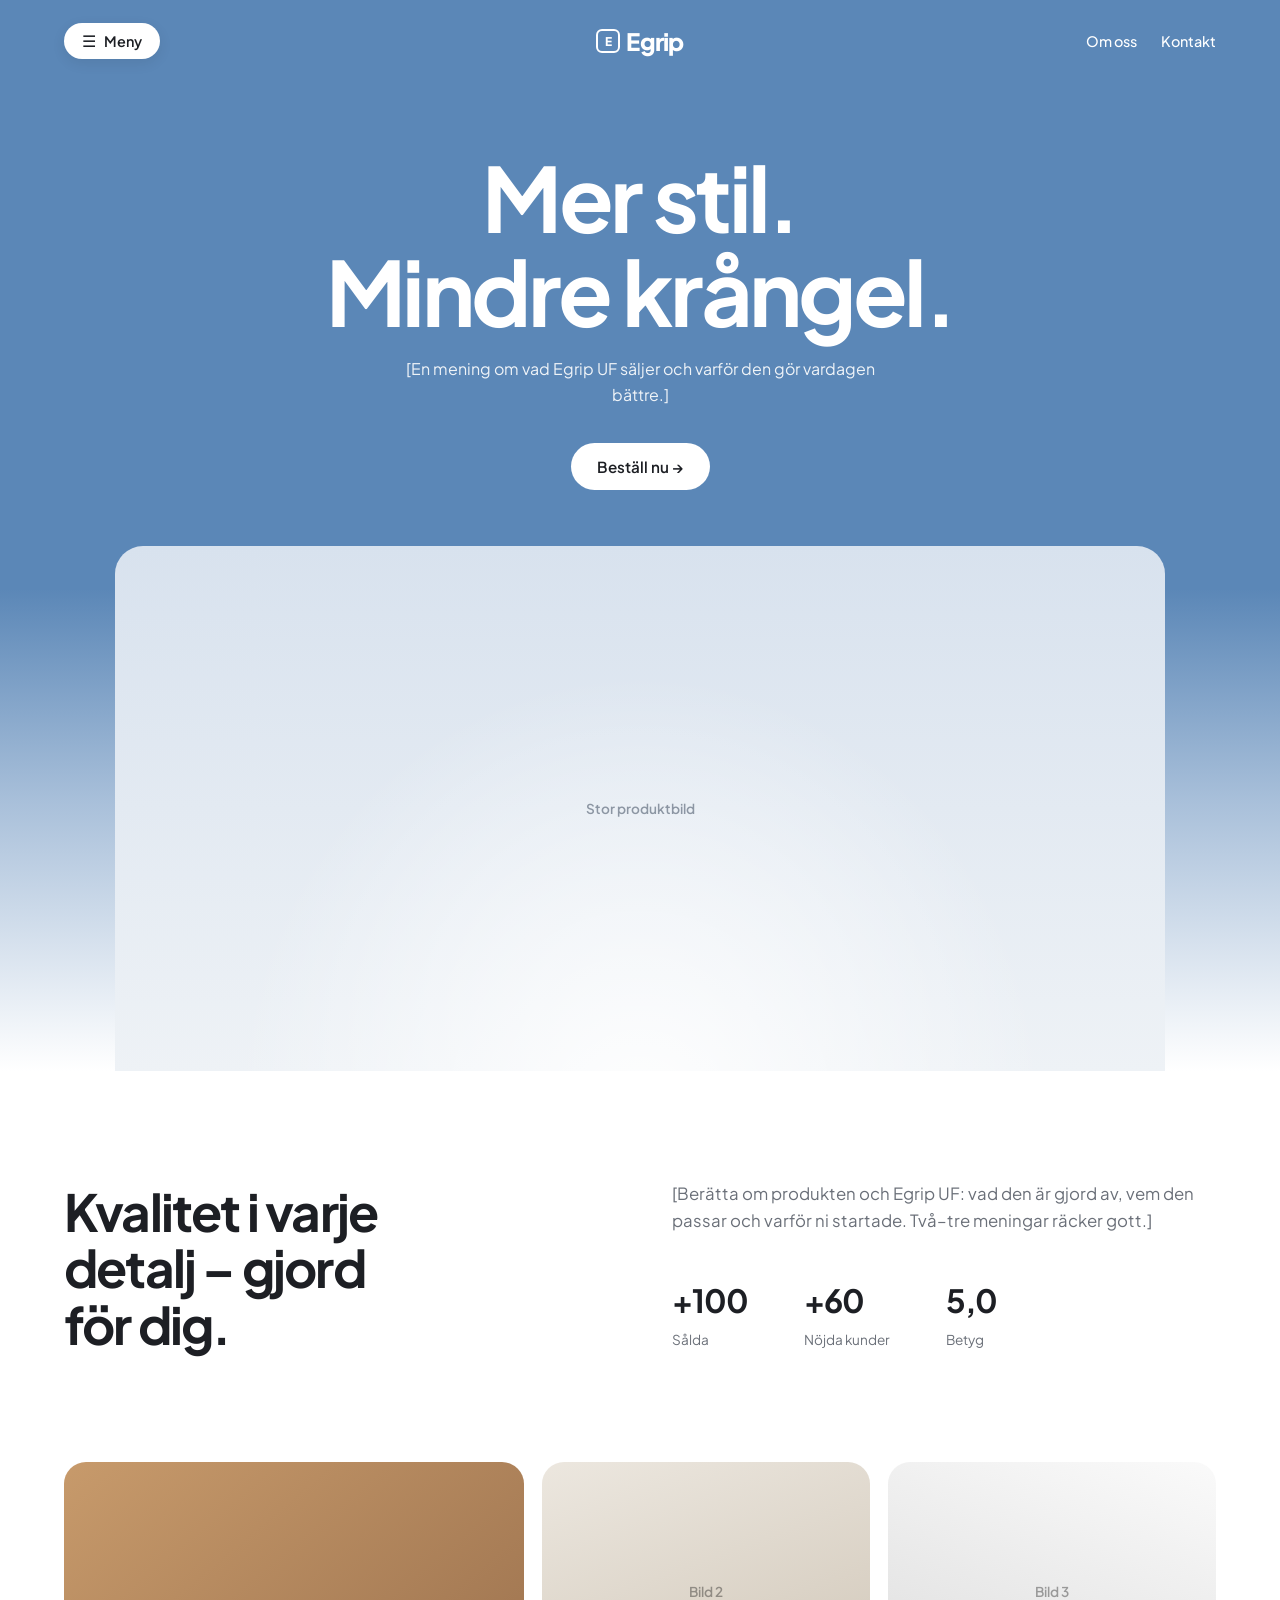
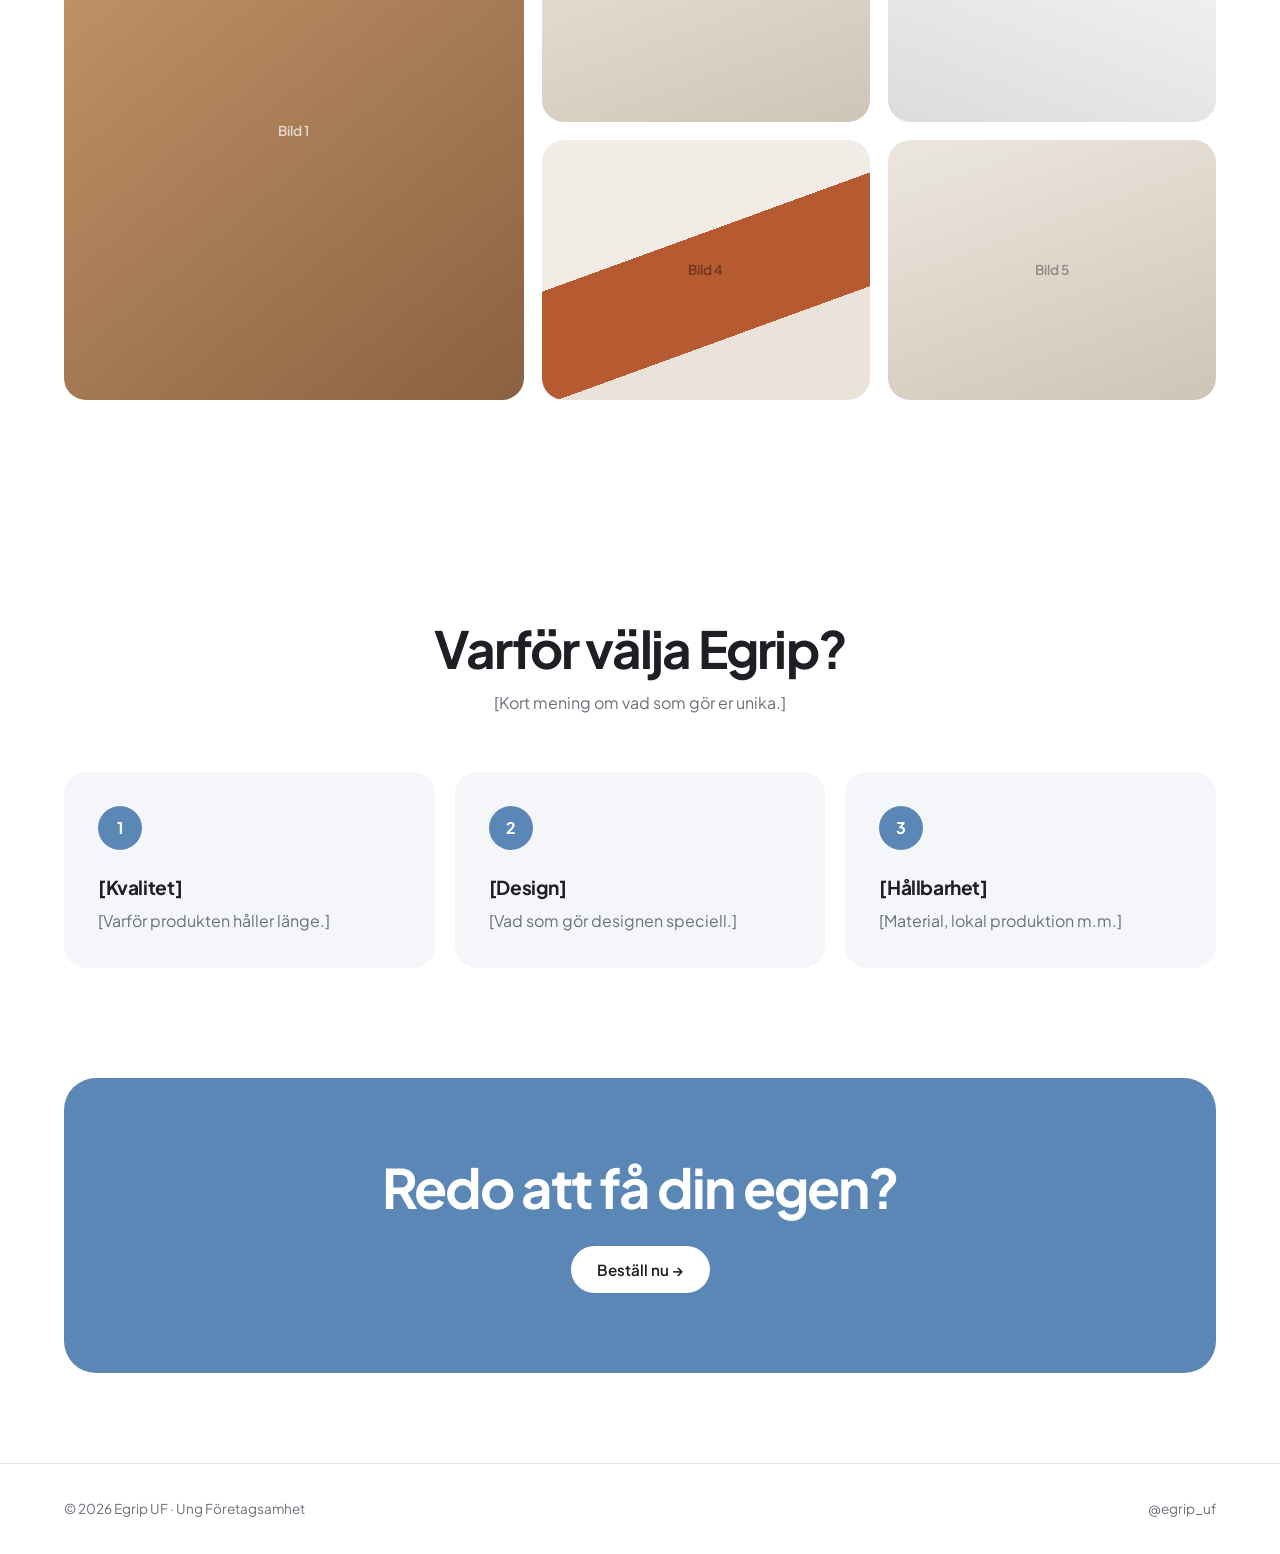
==== commit 8695ae9b: "Synka Egrip UF-skissen med nya designen Co-Authored-By: Claude Opus 5.5 <noreply@anthropic.com> Clau" ====
--- a/egrip-uf/index.html
+++ b/egrip-uf/index.html
@@ -3,117 +3,79 @@
 <head>
   <meta charset="UTF-8">
   <meta name="viewport" content="width=device-width, initial-scale=1.0">
+  <link rel="preconnect" href="https://fonts.googleapis.com">
+  <link rel="preconnect" href="https://fonts.gstatic.com" crossorigin>
+  <link href="https://fonts.googleapis.com/css2?family=Plus+Jakarta+Sans:wght@400;500;600;700;800&display=swap" rel="stylesheet">
+  <link rel="stylesheet" href="style.css">
   <title>Egrip UF</title>
   <meta name="description" content="Egrip UF – [kort beskrivning].">
-  <link rel="preconnect" href="https://fonts.googleapis.com">
-  <link rel="preconnect" href="https://fonts.gstatic.com" crossorigin>
-  <link href="https://fonts.googleapis.com/css2?family=IBM+Plex+Mono&family=Inter+Tight:wght@500;600;800&family=Newsreader:opsz,wght@6..72,400&display=swap" rel="stylesheet">
-  <link rel="stylesheet" href="style.css">
 </head>
 <body>
-  <header class="nav">
-    <a href="index.html" class="logo">Egrip</a>
-    <nav class="nav-links">
-      <a href="#produkt">Produkt</a>
-      <a href="#om-oss">Om oss</a>
-      <a href="#teamet">Teamet</a>
-      <a href="bestall.html" class="cta">Beställ →</a>
-    </nav>
+  <header class="top">
+    <button class="menu-btn" aria-label="Öppna meny"><span>☰</span> Meny</button>
+    <a href="index.html" class="logo"><i>E</i>Egrip</a>
+    <nav class="top-links"><a href="index.html#om-oss">Om oss</a><a href="bestall.html#team">Kontakt</a></nav>
   </header>
+  <div class="overlay" id="overlay">
+    <button class="menu-btn close" aria-label="Stäng meny"><span>✕</span> Stäng</button>
+    <a href="index.html">Hem</a>
+    <a href="index.html#om-oss">Om oss</a>
+    <a href="bestall.html">Beställ</a>
+    <a href="bestall.html#team">Teamet</a>
+  </div>
 
   <section class="hero">
-    <h1 class="display">[Er slogan här,]<span class="sans">gjord för dig</span></h1>
-    <p class="lead">[En mening om vad Egrip UF säljer och varför den är bra – enkelt och tydligt.]</p>
-    <div class="btns">
-      <a href="bestall.html" class="btn">Beställ nu</a>
-      <a href="#produkt" class="btn">Se produkten</a>
-    </div>
+    <h1>Mer stil.<br>Mindre krångel.</h1>
+    <p>[En mening om vad Egrip UF säljer och varför den gör vardagen bättre.]</p>
+    <a href="bestall.html" class="btn btn-white">Beställ nu →</a>
+    <div style="height:56px"></div>
+    <div class="hero-img ph ph-product">Stor produktbild</div>
+  </section>
 
-    <div class="frame" id="produkt">
-      <h3>Möt [produktnamn]</h3>
-      <p class="sub">En produkt. En färg. Inga krångel.</p>
-      <div class="tiles">
-        <div class="tile">
-          <div class="col"><span class="mono">Färg</span><span class="big">Svart</span></div>
-          <div class="swatch" style="background:#111"></div>
-        </div>
-        <div class="tile">
-          <div class="col">
-            <span class="mono">Pris från</span>
-            <span class="big">199 <small>kr</small></span>
-          </div>
-          <div class="col" style="align-items:flex-end"><span>✳</span><span class="mono blue">Fri frakt*</span></div>
-        </div>
-        <div class="tile">
-          <div class="photo ph-green"></div>
-          <div class="col"><span class="pill">Nyhet</span><span class="note">[Kort säljande rad om produkten]</span></div>
-        </div>
-      </div>
-      <div class="wide">
-        <div class="product-row">
-          <div class="product-shot ph ph-sand">Produktbild</div>
-          <div>
-            <p class="mono" style="margin-bottom:12px">Om produkten</p>
-            <p style="font-size:1.3rem">[Beskriv produkten i 2–3 meningar: material, känsla, vem den passar.]</p>
-          </div>
+  <section class="section" id="om-oss">
+    <div class="intro">
+      <h2>Kvalitet i varje<br>detalj – gjord<br>för dig.</h2>
+      <div>
+        <p>[Berätta om produkten och Egrip UF: vad den är gjord av, vem den passar och varför ni startade. Två–tre meningar räcker gott.]</p>
+        <div class="stats">
+          <div><b>+100</b><span>Sålda</span></div>
+          <div><b>+60</b><span>Nöjda kunder</span></div>
+          <div><b>5,0</b><span>Betyg</span></div>
         </div>
       </div>
     </div>
   </section>
 
-  <section class="section" id="om-oss">
-    <h2 class="h2">Allt du behöver veta<br>om [produktnamn]</h2>
-    <div class="features">
-      <div class="feature-img ph-sky">
-        <div class="tile">
-          <div class="col"><span class="mono">Leveranstid</span><span class="big">3–5 <small>dagar</small></span></div>
-          <div class="col" style="align-items:flex-end"><span>✳</span><span class="mono blue">↓ [info]</span></div>
-        </div>
-      </div>
-      <div>
-        <ul class="list">
-          <li><h4>Kvalitet</h4><span class="mono">001</span><p>[Varför produkten håller länge]</p></li>
-          <li><h4>Design</h4><span class="mono">002</span><p>[Vad som gör designen speciell]</p></li>
-          <li><h4>Hållbarhet</h4><span class="mono">003</span><p>[Material / lokal produktion]</p></li>
-          <li><h4>Enkelt</h4><span class="mono">004</span><p>[Beställ direkt, betala med Swish]</p></li>
-        </ul>
-        <a href="bestall.html" class="btn">Beställ nu</a>
-      </div>
+  <section class="section" style="padding-top:0">
+    <div class="gallery">
+      <div class="ph ph-wood">Bild 1</div>
+      <div class="ph ph-room">Bild 2</div>
+      <div class="ph ph-light">Bild 3</div>
+      <div class="ph ph-sofa">Bild 4</div>
+      <div class="ph ph-room">Bild 5</div>
     </div>
   </section>
 
-  <section class="halftone">
-    <h2 class="display">Enkelt att köpa<span class="sans">Skönt att äga</span></h2>
-    <div class="cards">
-      <div class="card">
-        <svg viewBox="0 0 50 50" fill="none" stroke="currentColor" stroke-width="2"><circle cx="25" cy="25" r="23"/><path d="M25 2v46M25 25h23"/></svg>
-        <h4>[Värdering 1]</h4><p>[En mening om vad ni står för.]</p>
-      </div>
-      <div class="card">
-        <svg viewBox="0 0 50 50" fill="none" stroke="currentColor" stroke-width="2"><circle cx="25" cy="25" r="23"/><ellipse cx="25" cy="25" rx="10" ry="23"/><path d="M2 25h46M5 14h40M5 36h40"/></svg>
-        <h4>[Värdering 2]</h4><p>[En mening om vad ni står för.]</p>
-      </div>
-      <div class="card">
-        <svg viewBox="0 0 50 50" fill="none" stroke="currentColor" stroke-width="2"><circle cx="25" cy="25" r="23"/><path d="M17 33l16-16M20 17h13v13"/></svg>
-        <h4>[Värdering 3]</h4><p>[En mening om vad ni står för.]</p>
-      </div>
+  <section class="section">
+    <div class="center">
+      <h2 class="h2">Varför välja Egrip?</h2>
+      <p class="sub">[Kort mening om vad som gör er unika.]</p>
+    </div>
+    <div class="features">
+      <div class="feature"><div class="num">1</div><h3>[Kvalitet]</h3><p>[Varför produkten håller länge.]</p></div>
+      <div class="feature"><div class="num">2</div><h3>[Design]</h3><p>[Vad som gör designen speciell.]</p></div>
+      <div class="feature"><div class="num">3</div><h3>[Hållbarhet]</h3><p>[Material, lokal produktion m.m.]</p></div>
     </div>
   </section>
 
-  <section class="section" id="teamet">
-    <div class="story">
-      <div class="duotone"></div>
-      <div>
-        <h4>Varför vi startade Egrip UF</h4>
-        <p>[Berätta kort hur idén föddes och vilka ni är. Två–tre meningar räcker.]</p>
-        <a href="bestall.html#team" class="btn">Möt teamet</a>
-      </div>
-    </div>
+  <section class="cta">
+    <h2>Redo att få din egen?</h2>
+    <a href="bestall.html" class="btn btn-white">Beställ nu →</a>
   </section>
 
   <footer>
     <span>© <span class="year"></span> Egrip UF · Ung Företagsamhet</span>
-    <span><a href="https://instagram.com/egrip_uf" target="_blank" rel="noopener">@egrip_uf</a></span>
+    <a href="https://instagram.com/egrip_uf" target="_blank" rel="noopener">@egrip_uf</a>
   </footer>
   <script src="script.js"></script>
 </body>
--- a/egrip-uf/style.css
+++ b/egrip-uf/style.css
@@ -1,146 +1,128 @@
 :root {
-  --ink: #0b0b0b;
-  --muted: #55555c;
-  --line: #e4e4e7;
-  --sky: #a9d2ff;
-  --sand: #f6ead2;
-  --beige: #ece3cf;
-  --yellow: #fff345;
-  --blue: #2f7fe0;
-  --card: #ffffff;
-  --serif: "Newsreader", Georgia, serif;
-  --sans: "Inter Tight", "Inter", system-ui, sans-serif;
-  --mono: "IBM Plex Mono", ui-monospace, monospace;
+  --blue: #5b87b7;
+  --blue-dark: #46709f;
+  --ink: #1d1f24;
+  --muted: #6b7079;
+  --line: #e7e9ee;
+  --bg: #ffffff;
+  --soft: #f4f6f9;
+  --radius: 22px;
+  --font: "Plus Jakarta Sans", system-ui, sans-serif;
 }
 * { box-sizing: border-box; margin: 0; padding: 0; }
 html { scroll-behavior: smooth; }
-body { font-family: var(--serif); color: var(--ink); background: #fff; line-height: 1.45; -webkit-font-smoothing: antialiased; }
-a { color: inherit; }
-img { max-width: 100%; display: block; }
+body { font-family: var(--font); color: var(--ink); background: var(--bg); line-height: 1.6; -webkit-font-smoothing: antialiased; }
+a { color: inherit; text-decoration: none; }
 
-/* Nav */
-.nav { position: fixed; inset: 0 0 auto 0; z-index: 20; display: flex; justify-content: space-between; align-items: center;
-  padding: 18px 24px; transition: background .25s, backdrop-filter .25s; }
-.nav.scrolled { background: rgba(255,255,255,.75); backdrop-filter: blur(14px); }
-.logo { font-family: var(--sans); font-weight: 800; font-size: 1.6rem; letter-spacing: -.04em; text-decoration: none; }
-.nav-links { display: flex; gap: 24px; font-family: var(--sans); font-weight: 500; }
-.nav-links a { text-decoration: none; }
-.nav-links a:hover, .nav-links a.active { text-decoration: underline; text-underline-offset: 4px; }
+/* Topbar */
+.top { position: absolute; inset: 0 0 auto 0; z-index: 20; display: grid; grid-template-columns: 1fr auto 1fr; align-items: center; padding: 22px 5vw; color: #fff; }
+.menu-btn { justify-self: start; display: inline-flex; align-items: center; gap: 8px; background: #fff; color: var(--ink); border: 0; border-radius: 999px;
+  padding: 9px 18px; font: 600 .9rem var(--font); cursor: pointer; box-shadow: 0 4px 14px rgba(0,0,0,.08); }
+.menu-btn span { font-size: 1rem; line-height: 1; }
+.logo { font-weight: 800; font-size: 1.5rem; letter-spacing: -.03em; display: inline-flex; align-items: center; gap: 6px; }
+.logo i { font-style: normal; display: inline-grid; place-items: center; width: 24px; height: 24px; border: 2px solid currentColor; border-radius: 6px; font-size: .75rem; }
+.top-links { justify-self: end; display: flex; gap: 24px; font-size: .9rem; font-weight: 500; }
+.top-links a:hover { opacity: .75; }
 
-/* Typography */
-.display { font-size: clamp(2.6rem, 7vw, 6rem); line-height: 1; font-weight: 400; letter-spacing: -.02em; }
-.display .sans { display: block; font-family: var(--sans); font-weight: 600; letter-spacing: -.06em; }
-.h2 { font-family: var(--sans); font-weight: 600; letter-spacing: -.045em; font-size: clamp(1.9rem, 3.6vw, 3rem); line-height: 1.05; text-align: center; }
-.mono { font-family: var(--mono); font-size: .85rem; }
+/* Overlay menu */
+.overlay { position: fixed; inset: 0; z-index: 50; background: var(--blue); color: #fff; display: flex; flex-direction: column; justify-content: center; align-items: center; gap: 22px;
+  opacity: 0; pointer-events: none; transition: opacity .25s; }
+.overlay.open { opacity: 1; pointer-events: auto; }
+.overlay a { font-size: clamp(2rem, 6vw, 3.5rem); font-weight: 700; letter-spacing: -.03em; }
+.overlay a:hover { opacity: .7; }
+.overlay .close { position: absolute; top: 22px; left: 5vw; }
+
+/* Hero */
+.hero { position: relative; background: linear-gradient(180deg, var(--blue) 0%, var(--blue) 55%, #a9c0da 75%, #fff 100%);
+  color: #fff; text-align: center; padding: 150px 5vw 0; overflow: hidden; }
+.hero h1 { font-size: clamp(2.6rem, 7vw, 5.6rem); line-height: 1.05; font-weight: 700; letter-spacing: -.04em; }
+.hero p { margin: 18px auto 36px; max-width: 520px; opacity: .9; }
+.hero-img { max-width: 1050px; margin: 0 auto; aspect-ratio: 16/8; border-radius: 28px 28px 0 0; position: relative; }
+
+/* Placeholder images */
+.ph { display: grid; place-items: center; color: rgba(0,0,0,.35); font-size: .85rem; font-weight: 600; }
+.ph-product { background: radial-gradient(ellipse at 50% 110%, rgba(255,255,255,.95) 0, transparent 55%), linear-gradient(180deg, #d8e2ee, #eef2f6); color: #8c96a3; }
+.ph-wood { background: linear-gradient(140deg, #c79a6b, #8a6142); color: rgba(255,255,255,.7); }
+.ph-room { background: linear-gradient(160deg, #ece7df, #cfc5b6); }
+.ph-sofa { background: linear-gradient(160deg, #f1ede6 40%, #b65a32 40% 70%, #e9e3da 70%); color: rgba(0,0,0,.4); }
+.ph-light { background: linear-gradient(200deg, #fafafa, #dcdcdc); }
 
 /* Buttons */
-.btn { display: inline-flex; align-items: center; gap: 12px; background: var(--ink); color: #fff; font-family: var(--mono);
-  font-size: .95rem; padding: 16px 20px; text-decoration: none; border: 0; cursor: pointer; transition: transform .15s; }
-.btn::before { content: ""; width: 6px; height: 6px; background: currentColor; }
+.btn { display: inline-flex; align-items: center; gap: 10px; background: var(--ink); color: #fff; border: 0; border-radius: 999px; padding: 14px 26px;
+  font: 600 .95rem var(--font); cursor: pointer; transition: transform .15s, background .15s; }
 .btn:hover { transform: translateY(-2px); }
-.btns { display: flex; gap: 18px; justify-content: center; flex-wrap: wrap; }
+.btn-white { background: #fff; color: var(--ink); }
+.btn-blue { background: var(--blue); }
+.btn-blue:hover { background: var(--blue-dark); }
 
-/* Hero */
-.hero { background: linear-gradient(180deg, var(--sky) 0%, #c9e0f2 45%, var(--sand) 100%); padding: 150px 24px 0; text-align: center; position: relative; }
-.hero::after { content: ""; position: absolute; left: 0; right: 0; bottom: 0; height: 280px; background: #fff; z-index: 0; }
-.hero .lead { font-size: clamp(1.1rem, 1.8vw, 1.45rem); margin: 28px auto 40px; max-width: 760px; }
-.frame { position: relative; z-index: 1; max-width: 1140px; margin: 64px auto 0; border: 2px solid var(--ink); border-radius: 26px;
-  background: #f6f8fa; padding: 90px 24px 24px; text-align: left; }
-.frame h3 { font-family: var(--sans); font-weight: 600; letter-spacing: -.04em; font-size: 1.8rem; }
-.frame .sub { color: var(--muted); font-size: 1.7rem; margin-bottom: 18px; }
-.tiles { display: grid; grid-template-columns: repeat(3, 1fr); gap: 14px; }
-.tile { background: var(--card); border-radius: 6px; padding: 12px; min-height: 150px; display: flex; gap: 12px; }
-.tile .col { display: flex; flex-direction: column; justify-content: space-between; flex: 1; }
-.tile .big { font-family: var(--sans); font-weight: 600; font-size: 2.3rem; letter-spacing: -.04em; line-height: 1; }
-.tile .big small { font-family: var(--mono); font-size: .75rem; color: var(--muted); font-weight: 400; letter-spacing: 0; }
-.swatch { width: 55%; background: var(--yellow); border-radius: 2px; }
-.pill { align-self: flex-start; background: var(--yellow); font-family: var(--mono); font-size: .75rem; padding: 2px 10px; border-radius: 999px; }
-.tile .photo { width: 40%; border-radius: 4px; }
-.tile .note { font-family: var(--sans); font-weight: 600; font-size: 1.2rem; letter-spacing: -.03em; line-height: 1.15; }
-.blue { color: var(--blue); }
-.wide { background: var(--card); border-radius: 6px; margin-top: 14px; padding: 18px; }
-.product-row { display: grid; grid-template-columns: 1.3fr 1fr; gap: 24px; align-items: center; }
-.product-shot { aspect-ratio: 16/10; border-radius: 4px; }
+/* Intro + stats */
+.section { padding: 110px 5vw; max-width: 1280px; margin: 0 auto; }
+.intro { display: grid; grid-template-columns: 1fr 1fr; gap: 64px; align-items: end; }
+.intro h2, .h2 { font-size: clamp(2rem, 4vw, 3.2rem); line-height: 1.1; font-weight: 700; letter-spacing: -.035em; }
+.intro p { color: var(--muted); font-size: 1.05rem; }
+.stats { display: flex; gap: 56px; margin-top: 40px; }
+.stats b { display: block; font-size: 2rem; font-weight: 700; letter-spacing: -.03em; }
+.stats span { color: var(--muted); font-size: .85rem; }
 
-/* Placeholder "photos" */
-.ph-sky { background: radial-gradient(ellipse at 40% 30%, #fff 0, transparent 40%), linear-gradient(160deg, #6fb3ec, #d9ecf7 70%, #f1f5f7); }
-.ph-green { background: radial-gradient(circle at 30% 40%, #8bb24a 0, transparent 35%), radial-gradient(circle at 70% 70%, #4f7a2a 0, transparent 40%), #2e3b27; }
-.ph-sand { background: linear-gradient(135deg, #f3e8d2, #e3d2ae); }
-.ph { position: relative; display: grid; place-items: center; color: rgba(0,0,0,.35); font-family: var(--mono); font-size: .8rem; }
+/* Gallery */
+.gallery { display: grid; grid-template-columns: 1.4fr 1fr 1fr; grid-template-rows: 260px 260px; gap: 18px; }
+.gallery > div { border-radius: var(--radius); }
+.gallery > div:first-child { grid-row: span 2; }
 
 /* Features */
-.section { padding: 130px 24px; }
-.features { display: grid; grid-template-columns: 1fr 1fr; gap: 48px; max-width: 1790px; margin: 50px auto 0; padding: 0 4vw; }
-.feature-img { min-height: 560px; display: grid; place-items: center; }
-.feature-img .tile { width: 66%; min-height: 190px; box-shadow: 0 10px 40px rgba(0,0,0,.08); }
-.list { border-top: 1px solid var(--line); }
-.list li { list-style: none; border-bottom: 1px solid var(--line); padding: 34px 0 32px; display: grid; grid-template-columns: 1fr auto; row-gap: 14px; }
-.list h4 { font-family: var(--sans); font-weight: 600; font-size: 1.35rem; letter-spacing: -.03em; }
-.list p { grid-column: 1 / -1; font-size: 1.35rem; }
-.list .mono { color: var(--muted); }
-.list + .btn { margin-top: 28px; }
+.center { text-align: center; }
+.sub { color: var(--muted); max-width: 560px; margin: 14px auto 0; }
+.features { display: grid; grid-template-columns: repeat(3, 1fr); gap: 20px; margin-top: 56px; }
+.feature { background: var(--soft); border-radius: var(--radius); padding: 34px; }
+.feature .num { display: inline-grid; place-items: center; width: 44px; height: 44px; border-radius: 50%; background: var(--blue); color: #fff; font-weight: 700; margin-bottom: 22px; }
+.feature h3 { font-size: 1.2rem; letter-spacing: -.02em; margin-bottom: 6px; }
+.feature p { color: var(--muted); }
 
-/* Halftone section */
-.halftone { position: relative; background: var(--beige); padding: 140px 24px; overflow: hidden; }
-.halftone::before { content: ""; position: absolute; inset: -20%; opacity: .55;
-  background-image: radial-gradient(#fff 1.1px, transparent 1.3px); background-size: 7px 7px;
-  -webkit-mask: repeating-linear-gradient(115deg, #000 0 60px, transparent 60px 150px), radial-gradient(#000, transparent 70%);
-          mask: repeating-linear-gradient(115deg, #000 0 60px, transparent 60px 150px); transform: rotate(-8deg); }
-.halftone > * { position: relative; }
-.halftone .display { text-align: center; }
-.cards { display: grid; grid-template-columns: repeat(3, 1fr); gap: 20px; max-width: 1790px; margin: 64px auto 0; padding: 0 4vw; }
-.card { background: var(--card); border-radius: 18px; padding: 48px; min-height: 290px; }
-.card svg { width: 50px; height: 50px; margin-bottom: 38px; }
-.card h4 { font-family: var(--sans); font-weight: 600; font-size: 1.35rem; letter-spacing: -.03em; margin-bottom: 6px; }
-.card p { font-size: 1.35rem; line-height: 1.3; }
-
-/* Story / team */
-.story { max-width: 1170px; margin: 0 auto; background: #f6f7f9; border-radius: 16px; padding: 22px; display: grid; grid-template-columns: 1.1fr 1fr; gap: 48px; align-items: center; }
-.duotone { aspect-ratio: 4/3; border-radius: 4px; background:
-  radial-gradient(circle at 25% 60%, #1d6fe0 0 18%, transparent 19%),
-  radial-gradient(circle at 55% 50%, #1d6fe0 0 16%, transparent 17%),
-  radial-gradient(circle at 82% 45%, #1d6fe0 0 20%, transparent 21%),
-  radial-gradient(#7fb6f5 1px, transparent 1.4px) 0 0 / 6px 6px, #a8cdf8; }
-.story h4 { font-family: var(--sans); font-weight: 600; font-size: 1.5rem; letter-spacing: -.03em; margin-bottom: 14px; }
-.story p { font-size: 1.4rem; line-height: 1.35; margin-bottom: 24px; }
+/* CTA */
+.cta { margin: 0 5vw 90px; background: var(--blue); color: #fff; border-radius: 32px; padding: 80px 5vw; text-align: center; }
+.cta h2 { font-size: clamp(2rem, 4.5vw, 3.4rem); line-height: 1.1; letter-spacing: -.035em; margin-bottom: 28px; }
 
 /* Page 2 */
-.page-hero { background: linear-gradient(180deg, var(--sky), var(--sand)); padding: 170px 24px 120px; text-align: center; }
-.order { display: grid; grid-template-columns: 1.2fr 1fr; gap: 56px; max-width: 1280px; margin: 0 auto; padding: 110px 24px; align-items: start; }
-.order .product-shot { aspect-ratio: 1; border-radius: 18px; }
-.order h2 { font-family: var(--sans); font-weight: 600; letter-spacing: -.045em; font-size: 2.6rem; line-height: 1; }
-.price { font-family: var(--sans); font-weight: 600; font-size: 2rem; letter-spacing: -.03em; margin: 14px 0 6px; }
-.order .desc { font-size: 1.3rem; margin: 18px 0 28px; }
-.label { font-family: var(--mono); font-size: .8rem; color: var(--muted); margin-bottom: 10px; }
+.page-hero { background: linear-gradient(180deg, var(--blue) 0%, var(--blue) 60%, #fff 100%); color: #fff; text-align: center; padding: 150px 5vw 110px; }
+.page-hero h1 { font-size: clamp(2.4rem, 6vw, 4.6rem); line-height: 1.05; font-weight: 700; letter-spacing: -.04em; }
+.page-hero p { opacity: .9; margin-top: 14px; }
+.order { display: grid; grid-template-columns: 1.15fr 1fr; gap: 60px; align-items: start; }
+.order .ph { aspect-ratio: 1; border-radius: 28px; }
+.order h2 { font-size: 2.4rem; letter-spacing: -.035em; line-height: 1.1; }
+.price { font-size: 1.9rem; font-weight: 700; color: var(--blue); margin: 10px 0 4px; }
+.stock { font-size: .85rem; color: #2e9e5b; font-weight: 600; }
+.desc { color: var(--muted); margin: 18px 0 26px; }
+.label { font-size: .8rem; font-weight: 700; text-transform: uppercase; letter-spacing: .08em; color: var(--muted); margin-bottom: 10px; }
+.color-dot { display: inline-block; width: 28px; height: 28px; border-radius: 50%; background: var(--ink); outline: 2px solid var(--ink); outline-offset: 3px; margin-bottom: 26px; }
 .sizes { display: flex; gap: 10px; flex-wrap: wrap; margin-bottom: 28px; }
-.sizes button { font-family: var(--mono); font-size: .9rem; padding: 12px 16px; border: 1px solid var(--ink); background: #fff; cursor: pointer; }
-.sizes button.on { background: var(--ink); color: #fff; }
-.color-dot { display: inline-block; width: 26px; height: 26px; border-radius: 50%; background: var(--ink); outline: 2px solid var(--ink); outline-offset: 3px; margin-bottom: 28px; }
-form.order-form { display: grid; gap: 14px; }
-form.order-form input, form.order-form textarea { width: 100%; font: 1.05rem var(--serif); padding: 14px; border: 1px solid var(--line); background: #fafafa; }
-form.order-form input:focus, form.order-form textarea:focus { outline: 2px solid var(--ink); }
-.status { font-family: var(--mono); font-size: .85rem; color: var(--blue); min-height: 1.2em; }
-.team { display: grid; grid-template-columns: repeat(4, 1fr); gap: 20px; max-width: 1790px; margin: 56px auto 0; padding: 0 4vw; }
-.team .card { padding: 28px; min-height: 0; }
-.avatar { width: 64px; height: 64px; border-radius: 50%; margin-bottom: 26px; }
-.team .card p { font-size: 1.1rem; color: var(--muted); }
-.team .card a { font-family: var(--mono); font-size: .8rem; display: block; margin-top: 14px; }
+.sizes button { border: 1px solid var(--line); background: #fff; border-radius: 999px; padding: 10px 20px; font: 600 .9rem var(--font); cursor: pointer; }
+.sizes button.on { background: var(--blue); border-color: var(--blue); color: #fff; }
+.order-form { display: grid; gap: 12px; }
+.order-form input, .order-form textarea { width: 100%; padding: 14px 18px; border: 1px solid var(--line); border-radius: 14px; background: var(--soft); font: 1rem var(--font); }
+.order-form input:focus, .order-form textarea:focus { outline: 2px solid var(--blue); border-color: transparent; }
+.order-form .btn { justify-content: center; }
+.status { color: var(--blue); font-weight: 600; font-size: .9rem; min-height: 1.4em; }
+.team { display: grid; grid-template-columns: repeat(4, 1fr); gap: 20px; margin-top: 50px; }
+.member { background: var(--soft); border-radius: var(--radius); padding: 18px 18px 26px; }
+.member .ph { aspect-ratio: 1; border-radius: 16px; margin-bottom: 18px; background: linear-gradient(160deg, #c9d7e6, #8eaacb); color: rgba(255,255,255,.8); }
+.member h3 { font-size: 1.1rem; }
+.member p { color: var(--muted); font-size: .9rem; }
+.member a { display: inline-block; margin-top: 10px; color: var(--blue); font-weight: 600; font-size: .9rem; }
 
-footer { display: flex; justify-content: space-between; flex-wrap: wrap; gap: 16px; padding: 40px 24px; border-top: 1px solid var(--line); font-family: var(--mono); font-size: .8rem; color: var(--muted); }
+footer { display: flex; justify-content: space-between; flex-wrap: wrap; gap: 16px; padding: 34px 5vw; border-top: 1px solid var(--line); color: var(--muted); font-size: .85rem; }
 
 @media (max-width: 900px) {
-  .nav-links { gap: 14px; font-size: .9rem; }
-  .tiles, .features, .cards, .story, .order, .product-row { grid-template-columns: 1fr; }
+  .top-links { display: none; }
+  .top { grid-template-columns: 1fr auto 1fr; padding: 18px 16px; }
+  .hero { padding: 120px 16px 0; }
+  .hero-img { aspect-ratio: 4/3; border-radius: 20px 20px 0 0; }
+  .section { padding: 80px 16px; }
+  .intro, .order { grid-template-columns: 1fr; gap: 32px; }
+  .stats { gap: 32px; }
+  .gallery { grid-template-columns: 1fr 1fr; grid-template-rows: 220px 160px 160px; }
+  .gallery > div:first-child { grid-column: span 2; grid-row: auto; }
+  .features { grid-template-columns: 1fr; }
   .team { grid-template-columns: 1fr 1fr; }
-  .frame { padding-top: 48px; border-radius: 18px; }
-  .feature-img { min-height: 360px; }
-  .card { padding: 32px; min-height: 0; }
-  .section, .halftone { padding: 90px 16px; }
-  .features, .cards, .team { padding: 0; }
+  .cta { margin: 0 16px 60px; padding: 60px 20px; }
+  .page-hero { padding: 120px 16px 80px; }
 }
-@media (max-width: 520px) {
-  .nav { padding: 14px 16px; }
-  .logo { font-size: 1.3rem; }
-  .nav-links a:not(.cta) { display: none; }
-  .team { grid-template-columns: 1fr; }
-}
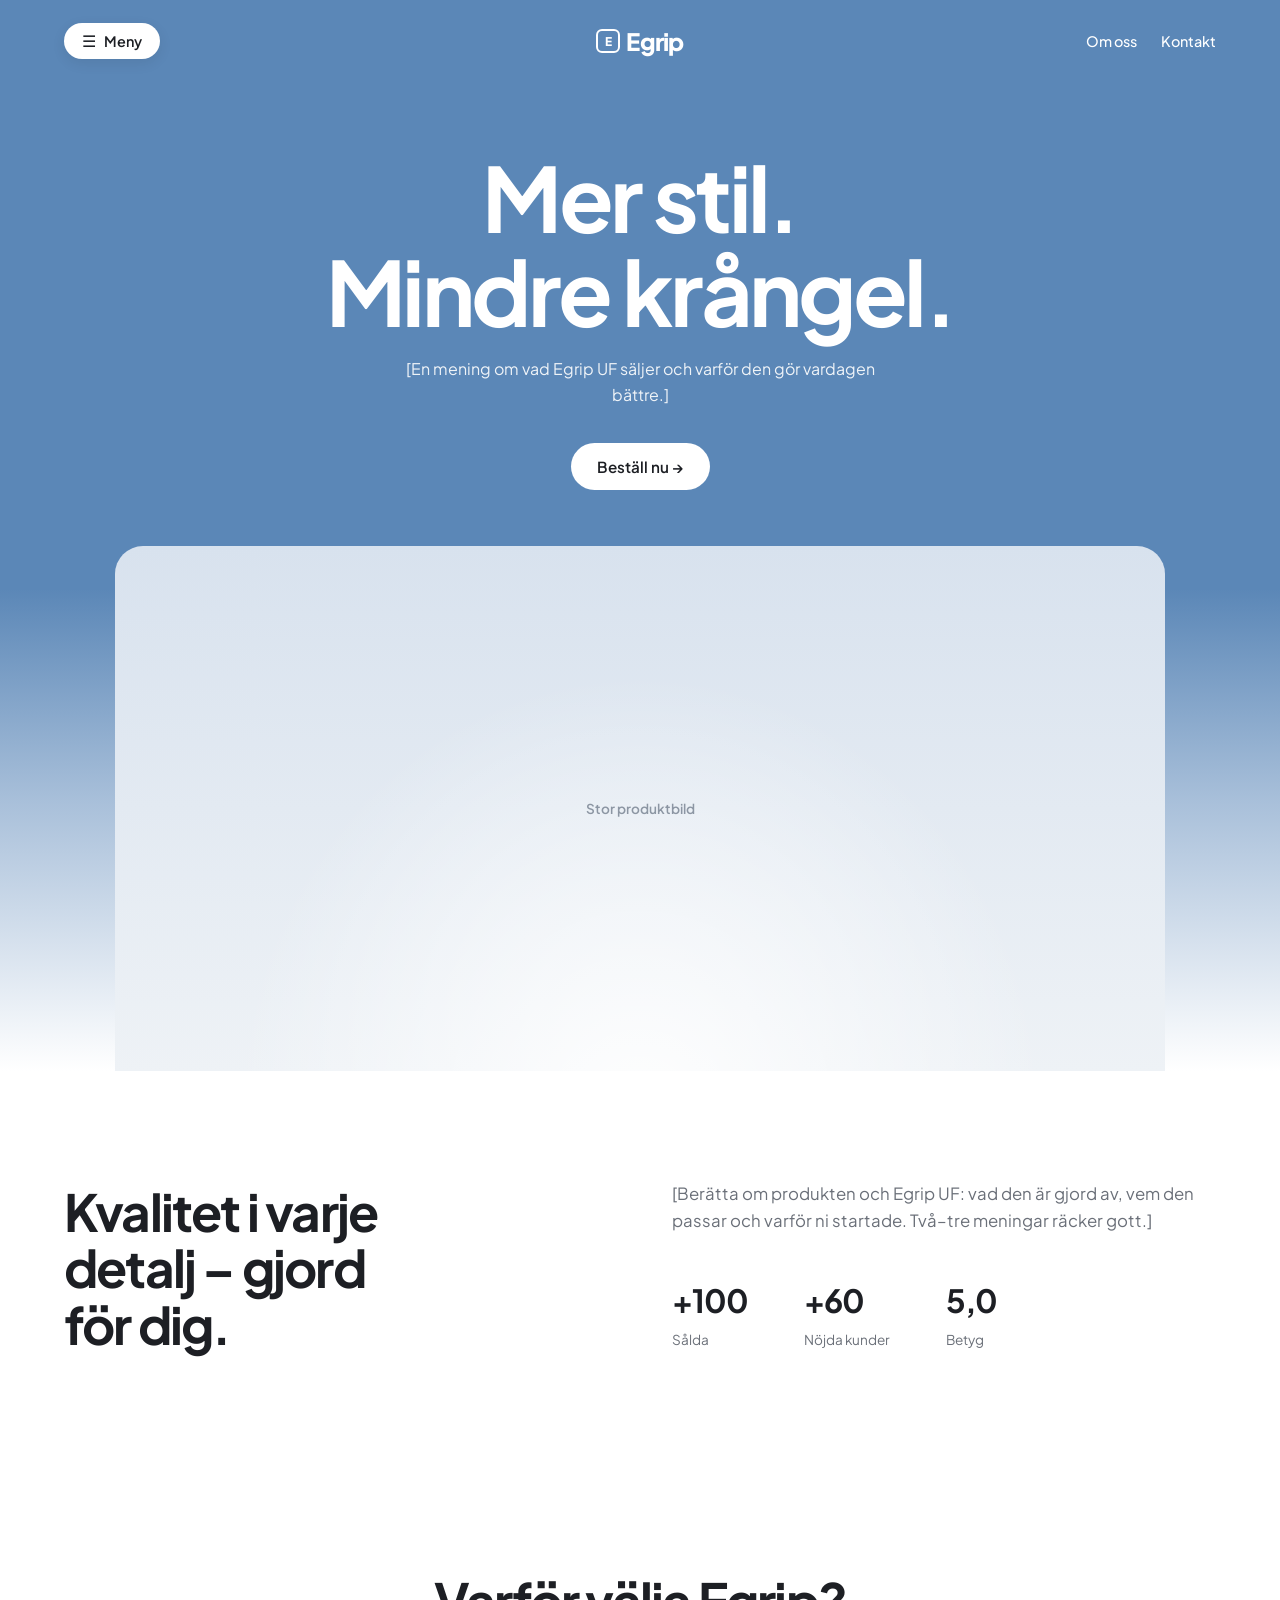
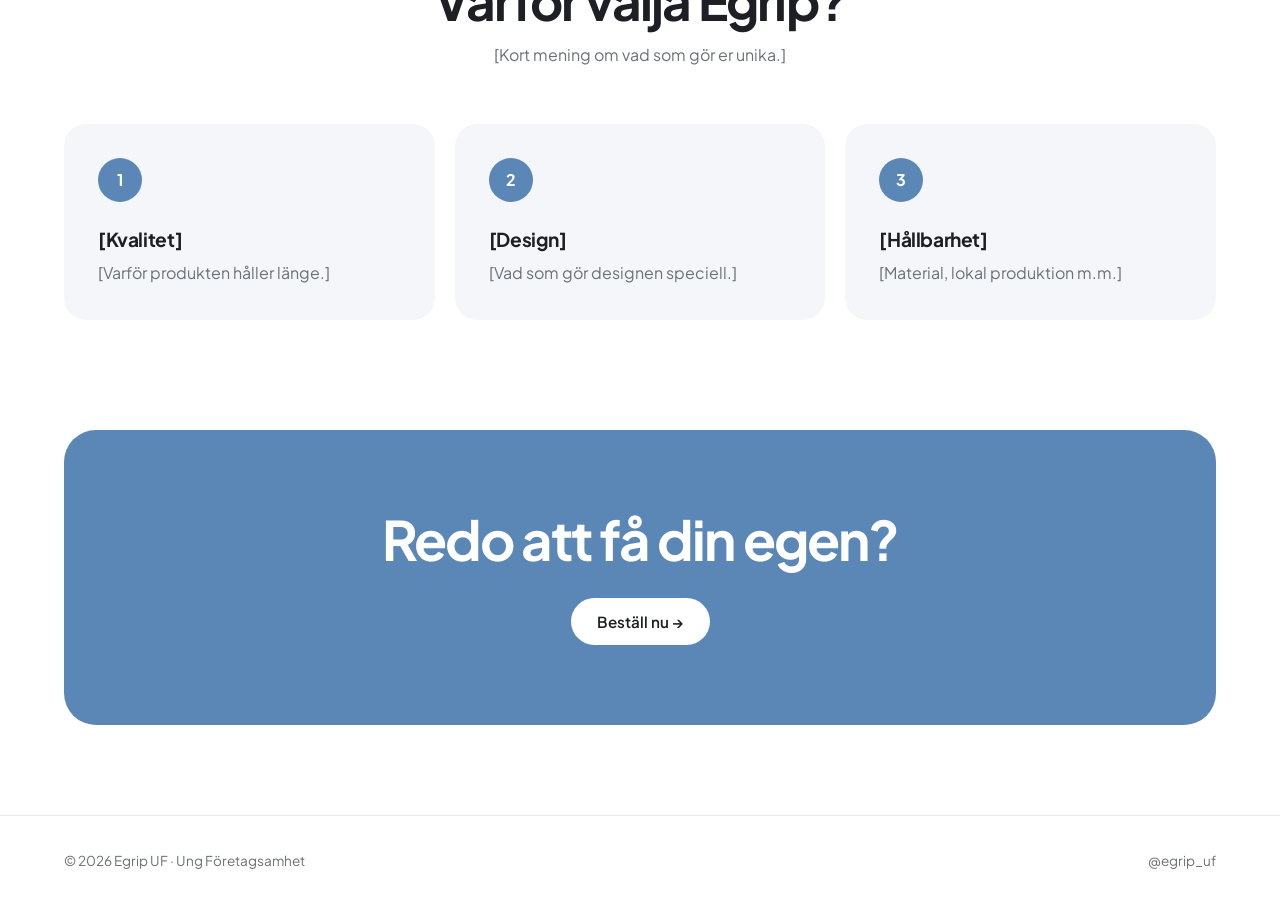
==== commit 385a4860: "Synka Egrip UF-skissen Co-Authored-By: Claude Opus 5.5 <noreply@anthropic.com> Claude-Session: https" ====
--- a/egrip-uf/index.html
+++ b/egrip-uf/index.html
@@ -46,16 +46,6 @@
     </div>
   </section>
 
-  <section class="section" style="padding-top:0">
-    <div class="gallery">
-      <div class="ph ph-wood">Bild 1</div>
-      <div class="ph ph-room">Bild 2</div>
-      <div class="ph ph-light">Bild 3</div>
-      <div class="ph ph-sofa">Bild 4</div>
-      <div class="ph ph-room">Bild 5</div>
-    </div>
-  </section>
-
   <section class="section">
     <div class="center">
       <h2 class="h2">Varför välja Egrip?</h2>
--- a/egrip-uf/style.css
+++ b/egrip-uf/style.css
@@ -42,10 +42,6 @@
 /* Placeholder images */
 .ph { display: grid; place-items: center; color: rgba(0,0,0,.35); font-size: .85rem; font-weight: 600; }
 .ph-product { background: radial-gradient(ellipse at 50% 110%, rgba(255,255,255,.95) 0, transparent 55%), linear-gradient(180deg, #d8e2ee, #eef2f6); color: #8c96a3; }
-.ph-wood { background: linear-gradient(140deg, #c79a6b, #8a6142); color: rgba(255,255,255,.7); }
-.ph-room { background: linear-gradient(160deg, #ece7df, #cfc5b6); }
-.ph-sofa { background: linear-gradient(160deg, #f1ede6 40%, #b65a32 40% 70%, #e9e3da 70%); color: rgba(0,0,0,.4); }
-.ph-light { background: linear-gradient(200deg, #fafafa, #dcdcdc); }
 
 /* Buttons */
 .btn { display: inline-flex; align-items: center; gap: 10px; background: var(--ink); color: #fff; border: 0; border-radius: 999px; padding: 14px 26px;
@@ -63,11 +59,6 @@
 .stats { display: flex; gap: 56px; margin-top: 40px; }
 .stats b { display: block; font-size: 2rem; font-weight: 700; letter-spacing: -.03em; }
 .stats span { color: var(--muted); font-size: .85rem; }
-
-/* Gallery */
-.gallery { display: grid; grid-template-columns: 1.4fr 1fr 1fr; grid-template-rows: 260px 260px; gap: 18px; }
-.gallery > div { border-radius: var(--radius); }
-.gallery > div:first-child { grid-row: span 2; }
 
 /* Features */
 .center { text-align: center; }
@@ -119,8 +110,6 @@
   .section { padding: 80px 16px; }
   .intro, .order { grid-template-columns: 1fr; gap: 32px; }
   .stats { gap: 32px; }
-  .gallery { grid-template-columns: 1fr 1fr; grid-template-rows: 220px 160px 160px; }
-  .gallery > div:first-child { grid-column: span 2; grid-row: auto; }
   .features { grid-template-columns: 1fr; }
   .team { grid-template-columns: 1fr 1fr; }
   .cta { margin: 0 16px 60px; padding: 60px 20px; }
